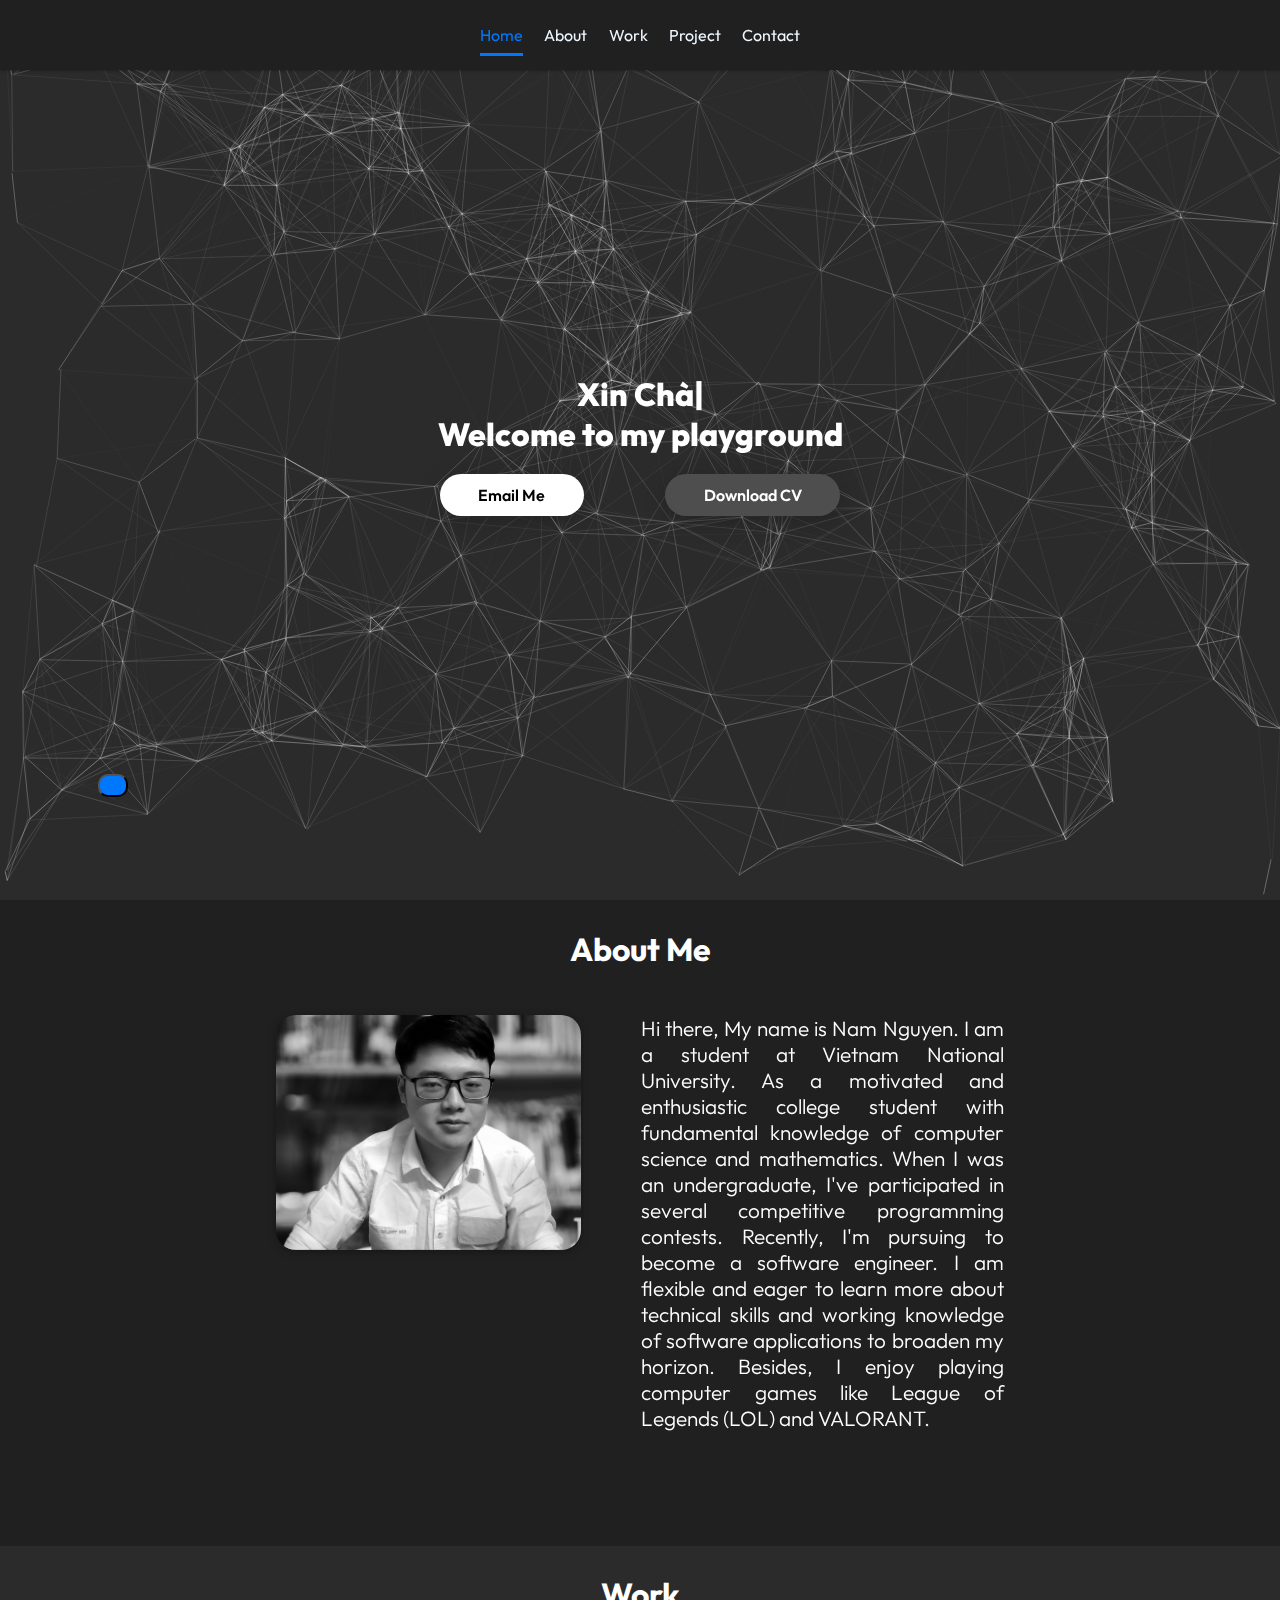
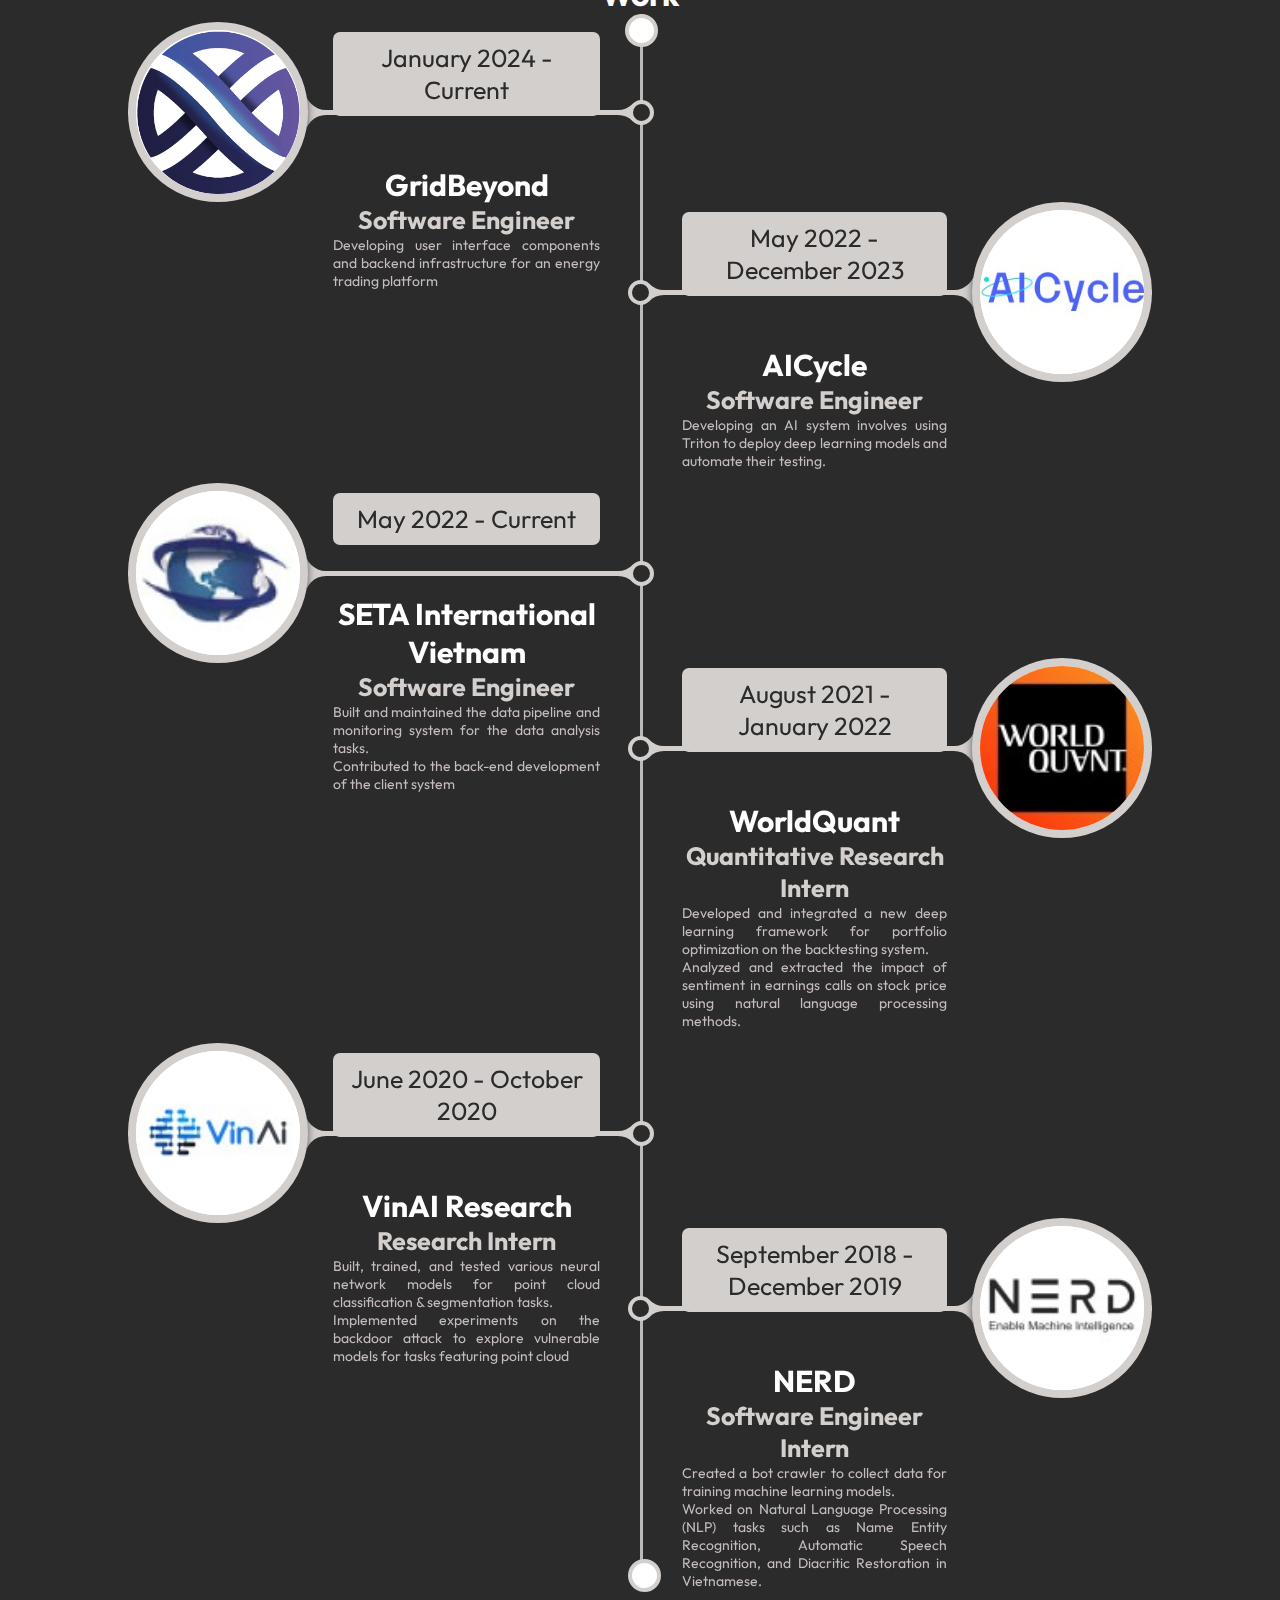
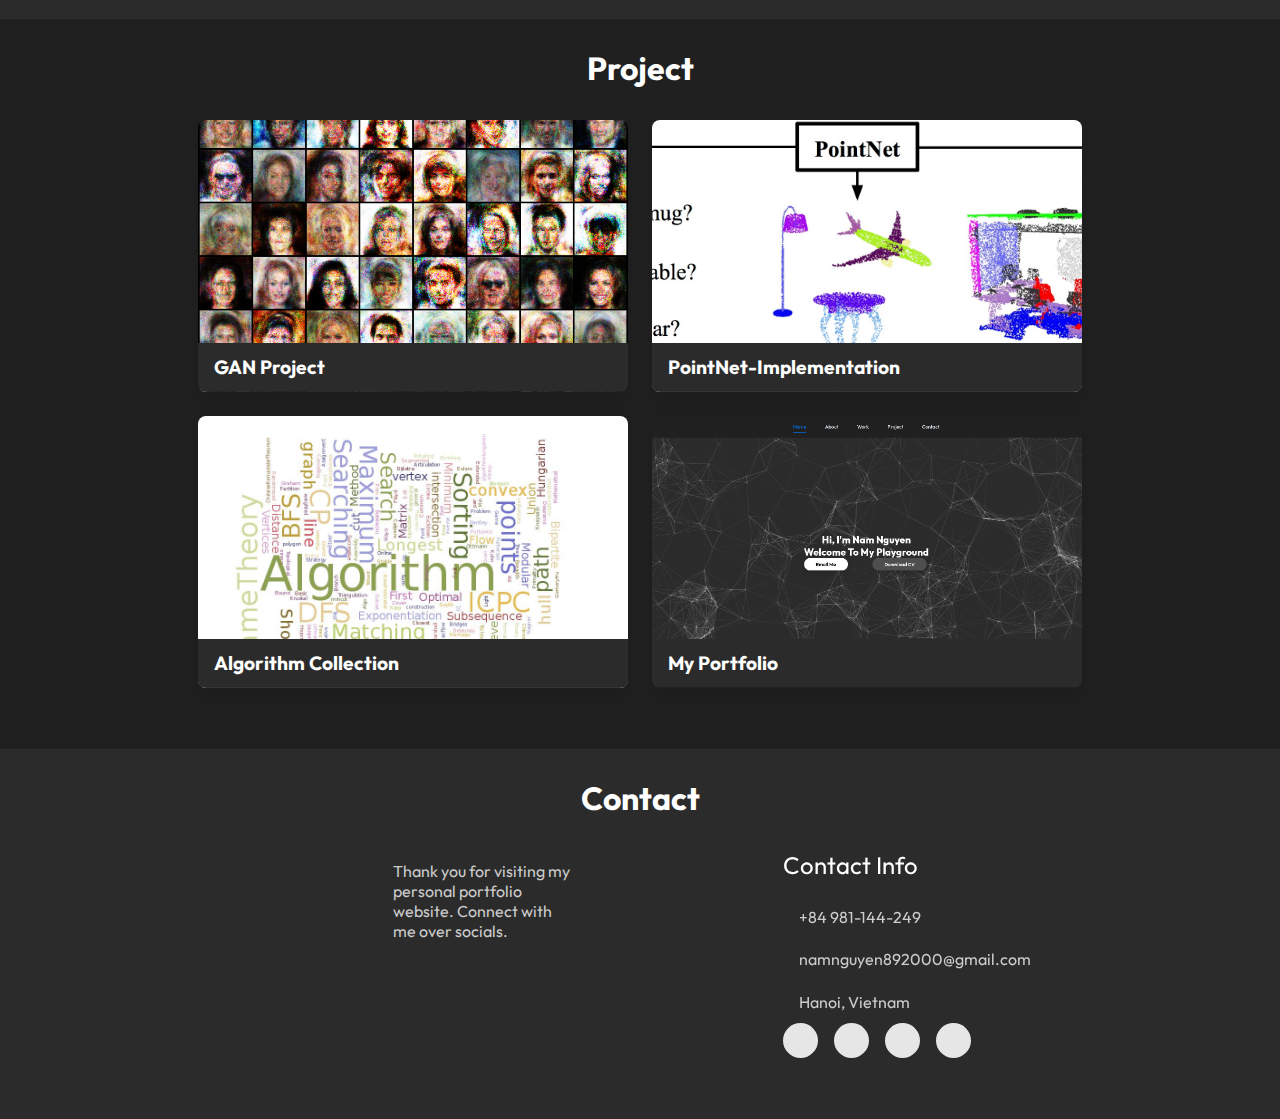
==== index.html @ 4f26535b "Add audio" ====
<!DOCTYPE html>
<html lang="en">
  <head>
    <!-- Google tag (gtag.js) -->
    <script async src="https://www.googletagmanager.com/gtag/js?id=G-E2NHTRMLWG"></script>
    <script>
        window.dataLayer = window.dataLayer || [];
        function gtag() { dataLayer.push(arguments); }
        gtag('js', new Date());

        gtag('config', 'G-E2NHTRMLWG');
    </script>
    <meta charset="UTF-8" />
    <meta http-equiv="X-UA-Compatible" content="IE=edge" />
    <meta name="viewport" content="width=device-width, initial-scale=1.0" />
    <meta name="keyword" content="Nam Nguyen" />
    <meta name="author" content="Nam Nguyen" />
    <meta name="description" content="Portfolio Nam Nguyen" />
    <title>Portfolio | Nam Nguyen</title>

    <!--? font -->
    <link href="https://fonts.googleapis.com/css2?family=Outfit:wght@100;200;300;500;600;700;800;900&display=swap" rel="stylesheet" />

    <!--? Font Awesome -->
    <link rel="stylesheet" href="https://cdnjs.cloudflare.com/ajax/libs/font-awesome/5.15.3/css/all.min.css" integrity="sha512-iBBXm8fW90+nuLcSKlbmrPcLa0OT92xO1BIsZ+ywDWZCvqsWgccV3gFoRBv0z+8dLJgyAHIhR35VZc2oM/gI1w==" crossorigin="anonymous" referrerpolicy="no-referrer" />

    <!--? Main CSS -->
    <link rel="stylesheet" href="assets/css/style.css" />

    <!--? Favicon -->
    <link id="favicon" rel="shortcut icon" href="./assets/img/foto/nam.png" type="image/x-png" />
  </head>
  <body class="hidden">
    <!--?======================== Preloader start ========================= -->
    <div class="preloader" id="preloader">
      <div class="loading">
        <svg xmlns="http://www.w3.org/2000/svg" xmlns:xlink="http://www.w3.org/1999/xlink" width="5.997cm" height="3.492cm">
          <image
            x="0px"
            y="0px"
            width="170px"
            height="99px"
            xlink:href="[data-uri]"
          />
        </svg>
      </div>
    </div>
    <!--?======================== Preloader end ========================= -->

    <!--?======================== Navbar start ========================= -->
    <nav class="navbar">
      <ul>
        <li><a class="active" href="#home">Home</a></li>
        <li><a href="#about">About</a></li>
        <li><a href="#work">Work</a></li>
        <li><a href="#project">Project</a></li>
        <li><a href="#contact">Contact</a></li>
      </ul>

      <div class="menu-toggle">
        <input type="checkbox" />
        <span></span>
        <span></span>
        <span></span>
      </div>
    </nav>
    <!--?======================== Navbar end ========================= -->

    <!--?======================== Home start ========================= -->
    <section class="home" id="home">
        <!-- <div id="particles-js"></div> -->
        <!-- audio file -->
        <audio autoplay id="myVideo" autoloop muted>
          <source src="./assets/audio/audio.mp3" type="audio/mp3">
        </audio>
        <div class="content">
          <button id="myBtn" onclick="myFunction()"><i class="fas fa-volume-mute"></i></button>
        </div>
        <div id="particles-js" style="position: fixed; width: 100%; height: 100%;"></div>
        <div class="test">
            <h2 >
               <span class="typing-text"></span><span>|</span>
            </h2>
            <h2>
                Welcome to my playground
            </h2>
            <div class="new">
                <a href="mailto:namnguyen892000@gmail.com" class="email"><span>Email Me</span>
                    <i class=""></i>
                </a>
                <a href="assets/Resume.pdf" class="cv"><span>Download CV </span>
                    <i class=""></i>
                </a>
            </div>
        </div>
    </section>
    <!--?======================== Home end ========================= -->

    <!--?======================== About start ========================= -->
    <section class="about" id="about">
      <!--? about me start -->
      <h2 class="heading"><i class="fas fa-user-alt"></i> About Me</h2>
      <div class="about-me">
        <div class="foto">
          <img data-tilt src="./assets/img/profile/nam.png" alt="Nam Nguyen" />
        </div>
        <div class="about-desc">
          <p>Hi there, My name is Nam Nguyen.
            I am a student at Vietnam National University.
            As a motivated and enthusiastic college student with fundamental knowledge of computer science and mathematics.
            When I was an undergraduate, I've participated in several competitive programming contests.
            Recently, I'm pursuing to become a software engineer.
            I am flexible and eager to learn more about technical skills and working knowledge of software applications to broaden my horizon.
            Besides, I enjoy playing computer games like League of Legends (LOL) and VALORANT.
          </p>
        </div>
      </div>
      <!--? about me end -->
    </section>
    <!--?======================== About end ========================= -->

    <!--?======================== Work start ========================= -->
    <section class="work" id="work">
        <h2 class="heading"><i class="fas fa-briefcase"></i> Work</h2>
        <div class="container py-5">
            <div class="row">
                <div class="col-md-12">
                    <div class="main-timeline">
                        <div class="timeline">
                        <div class="timeline-content">
                            <div class="circle"><span class="homebox">
                                      <img src="assets/img/company_logo/favicon.png" class="img">
                                  </span></div>
                              <div class="content">
                                  <span class="year">January 2024 - Current</span>
                                  <h2 class="company h2">GridBeyond</h2>
                                  <h3 class="title h4">Software Engineer</h3>
                                  <p class="description">
                                    Developing user interface components and backend infrastructure for an energy trading platform<br>
                                  </p>
                                  <div class="icon"><span></span></div>
                            </div>
                          </div>
                      </div>
                        <div class="timeline">
                            <div class="timeline-content">
                                <div class="circle"><span class="homebox">
                                        <img src="assets/img/company_logo/aicycle.jpeg" class="img">
                                    </span></div>
                                <div class="content">
                                    <span class="year">May 2022 - December 2023</span>
                                    <h2 class="company h2">AICycle</h2>
                                    <h3 class="title h4">Software Engineer</h3>
                                    <p class="description">
                                        Developing an AI system involves using Triton to deploy deep learning models and automate their testing.<br>
                                    </p>
                                    <div class="icon"><span></span></div>
                                </div>
                            </div>
                        </div>
                        <div class="timeline">
                            <div class="timeline-content">
                                <div class="circle"><span class="homebox">
                                        <img src="assets/img/company_logo/seta.jpeg" class="img">
                                    </span></div>
                                <div class="content">
                                    <span class="year">May 2022 - Current</span>
                                    <h2 class="company h2">SETA International Vietnam</h2>
                                    <h3 class="title h4">Software Engineer</h3>
                                    <p class="description">
                                        Built and maintained the data pipeline and monitoring system for the data analysis tasks.<br>
                                        Contributed to the back-end development of the client system
                                    </p>
                                    <div class="icon"><span></span></div>
                                </div>
                            </div>
                        </div>
                        <div class="timeline">
                            <div class="timeline-content">
                                <div class="circle"><span class="homebox"><img src="assets/img/company_logo/worldquant.jpeg"
                                            class="img" /></span></div>
                                <div class="content">
                                    <span class="year">August 2021 - January 2022</span>
                                    <h2 class="company h2">WorldQuant</h2>
                                    <h3 class="title h4">Quantitative Research Intern</h3>
                                    <p class="description">
                                        Developed and integrated a new deep learning framework for portfolio optimization on the backtesting system.<br>
                                        Analyzed and extracted the impact of sentiment in earnings calls on stock price using natural language processing
                                        methods.
                                    </p>
                                    <div class="icon"><span></span></div>
                                </div>
                            </div>
                        </div>
                        <div class="timeline">
                            <div class="timeline-content">
                                <div class="circle"><span class="homebox"><img src="assets/img/company_logo/vinai.jpeg"
                                            class="img"></span></div>
                                <div class="content">
                                    <span class="year">June 2020 - October 2020</span>
                                    <h2 class="company h2">VinAI Research</h2>
                                    <h3 class="title h4">Research Intern</h3>
                                    <p class="description">
                                        Built, trained, and tested various neural network models for point cloud classification & segmentation tasks.<br>
                                        Implemented experiments on the backdoor attack to explore vulnerable models for tasks featuring point cloud
                                    </p>
                                    <div class="icon"><span></span></div>
                                </div>
                            </div>
                        </div>
                        <div class="timeline">
                            <div class="timeline-content">
                                <div class="circle"><span class="homebox"><img src="assets/img/company_logo/nerd.jpeg"
                                            class="img"></span></div>
                                <div class="content">
                                    <span class="year">September 2018 - December 2019</span>
                                    <h2 class="company h2">NERD</h2>
                                    <h3 class="title h4">Software Engineer Intern</h3>
                                    <p class="description">
                                        Created a bot crawler to collect data for training machine learning models.<br>
                                        Worked on Natural Language Processing (NLP) tasks such as Name Entity Recognition, Automatic Speech Recognition, and
                                        Diacritic Restoration in Vietnamese.
                                    </p>
                                    <div class="icon"><span></span></div>
                                </div>
                            </div>
                        </div>
                    </div>
                </div>
            </div>
        </div>
    </section>
    <!--?======================== Work end ========================= -->

    <!--?======================== Skills start ========================= -->
    <!-- <section class="skills" id="skills">
      <h2 class="heading"><i class="fas fa-laptop-code"></i> My Skills</h2>
    </section> -->
    <!--?======================== Skills end ========================= -->

    <!--?======================== Project start ========================= -->
    <section class="project" id="project">
      <h2 class="heading"><i class="fas fa-laptop-code"></i> Project </h2>
      <div class="box-container">
        <!--? GAN Project -->
        <div class="box">
          <img draggable="false" src="assets/img/project/gan.png" alt="gan" />
          <div class="content">
            <div class="tag">
              <h3>GAN Project</h3>
            </div>
            <div class="desc">
              <p>Generative Adversarial Network Project</p>
              <p>Build with: <i class="fab fa-python"></i></p>
              <div class="btns">
                <a href="" class="btn view" target="_blank"><i class="fas fa-eye"></i> View</a>
                <a href="https://github.com/namhn89/gan-project" class="btn code" target="_blank">Code <i class="fas fa-code"></i></a>
              </div>
            </div>
          </div>
        </div>

        <!--? PointNet-Implementation -->
        <div class="box">
          <img draggable="false" src="assets/img/project/pointnet.jpg" alt="pointnet" />
          <div class="content">
            <div class="tag">
              <h3>PointNet-Implementation</h3>
            </div>
            <div class="desc">
              <p>Just simple implementation for PointNet</p>
              <p>Build with: <i class="fab fa-python"></i>
              <div class="btns">
                <a href="" class="btn view" target="_blank"><i class="fas fa-eye"></i> View</a>
                <a href="https://github.com/namhn89/PointNet-Implementation" class="btn code" target="_blank">Code <i class="fas fa-code"></i></a>
              </div>
            </div>
          </div>
        </div>

        <!--? My Algorithm Collection -->
        <div class="box">
          <img draggable="false" src="assets/img/project/algorithm.jpg" alt="my-algorithm" />
          <div class="content">
            <div class="tag">
              <h3>Algorithm Collection</h3>
            </div>
            <div class="desc">
              <p>Interview preparation materials and competitive programming competitions</p>
              <p>Build with: <i class="fab fa-python"></i>, <i class="fab fa-java"></i></p>
              <div class="btns">
                <a href="" class="btn view" target="_blank"><i class="fas fa-eye"></i> View</a>
                <a href="https://github.com/namhn89/algorithm" class="btn code" target="_blank">Code <i class="fas fa-code"></i></a>
              </div>
            </div>
          </div>
        </div>

        <!--? My Portfolio -->
        <div class="box">
            <img draggable="false" src="assets/img/project/portfolio.png" alt="my-portfolio" />
            <div class="content">
            <div class="tag">
                <h3>My Portfolio</h3>
            </div>
            <div class="desc">
                <p>Personal Portfolio</p>
                <p>Build with: <i class="fab fa-html5"></i>, <i class="fab fa-css3-alt"></i>, <i class="fab fa-js-square"></i></p>
                <div class="btns">
                <a href="https://namhn89.github.io/" class="btn view" target="_blank"><i class="fas fa-eye"></i> View</a>
                <a href="https://github.com/namhn89/namhn89.github.io" class="btn code" target="_blank">Code <i class="fas fa-code"></i></a>
                </div>
            </div>
            </div>
        </div>

      </div>
    </section>
    <!--?======================== Project end ========================= -->

    <!--?======================== Footer start ========================= -->
    <section class="contact" id="contact">
        <h2 class="heading"><i class="fas fa-address-card"></i> Contact </h2>
        <footer class="footer">
            <div class="box-container">
                <div class="box">
                <p>Thank you for visiting my personal portfolio website. Connect with me over socials. <br /></p>
                </div>

                <div class="box right">
                <h3>contact info</h3>
                <p><i class="fas fa-phone"></i>+84 981-144-249</p>
                <p><i class="fas fa-envelope"></i>namnguyen892000@gmail.com</p>
                <p><i class="fas fa-map-marked-alt"></i>Hanoi, Vietnam</p>
                <div class="share">
                    <a href="https://www.linkedin.com/in/namhn89/" class="fab fa-linkedin" aria-label="linkedin" target="_blank"></a>
                    <a href="https://github.com/namhn89" class="fab fa-github" aria-label="GitHub" target="_blank"></a>
                    <a href="https://join.skype.com/invite/WliTki5BC9ek" class="fab fa-skype" aria-label="Skype" target="_blank"></a>
                    <a href="mailto:namnguyen892000@gmail.com" class="fas fa-envelope" aria-label="Mail" target="_blank"></a>
                </div>
                </div>
            </div>
        </footer>
    </section>
    <!--?======================== Footer end ========================= -->

    <!--?======================== Scroll Up ========================= -->
    <a href="#home" aria-label="ScrollTop" class="fas fa-arrow-up" id="scroll-top"></a>
    <!-- <a class="fas fa-volume-off" id="play-music"></a> -->
    <!--?======================== Scroll Up ========================= -->

    <!--? jQuery CDN -->
    <script src="https://code.jquery.com/jquery-3.6.0.min.js" integrity="sha256-/xUj+3OJU5yExlq6GSYGSHk7tPXikynS7ogEvDej/m4=" crossorigin="anonymous"></script>

    <!--? particle.js -->
    <script src="./assets/js/particles.min.js"></script>
    <script src="./assets/js/app.js"></script>

    <!--? Tilt-Vannila.js -->
    <script src="./assets/js/vanilla-tilt.min.js"></script>

    <!--? Main JavaScript -->
    <script src="./assets/js/script.js"></script>
  </body>
</html>
---- assets/css/style.css ----
* {
  margin: 0;
  padding: 0;
  box-sizing: border-box;
  text-transform: capitalize;
  text-decoration: none;
  outline: none;
  transition: all 0.3s;
}
body {
  font-family: "Outfit", sans-serif;
  overflow-x: hidden;
}
body.hidden {
  overflow: hidden;
}

section {
  padding: 1.8rem 18%;
}

section:nth-child(odd) {
  background-color: #2b2b2b;
}
section:nth-child(even) {
  background-color: #202020;
}

.heading {
  color: white;
  font-size: 2rem;
  text-align: center;
}

html::-webkit-scrollbar {
  width: 0.6rem;
}
html::-webkit-scrollbar-track {
  background: #202020;
}
html::-webkit-scrollbar-thumb {
  border-radius: 5px;
  background: rgba(17, 119, 255, 0.5);
}
html::-webkit-scrollbar-thumb:hover {
  border-radius: 5px;
  background: #0077ff;
}

/*?======================== Preloader start ========================= */
.preloader {
  background-color: #202020;
  height: 100vh;
  width: 100%;
  position: fixed;
  display: flex;
  justify-content: center;
  align-items: center;
  z-index: 9999;
}
.preloader.hidden {
  transition: 1s;
  opacity: 0;
  transform: scale(2.5);
  visibility: hidden;
}
.preloader .loading {
  transform: scale(0.5);
}
.preloader .loading svg {
  width: 12em;
  height: 12em;
  animation: spinner 1.5s linear infinite;
}

@keyframes spinner {
  100% {
    transform: rotate(360deg);
  }
}

/*?======================== Preloader end ========================= */

/*?======================== Navbar start =========================*/
nav {
  background-color: #202020;
  display: flex;
  width: 100%;
  justify-content: space-around;
  padding: 10px 0;
  box-shadow: 0px 0px 3px rgba(0, 0, 0, 0.5);
  position: fixed;
  z-index: 100;
}
a.logo {
  display: flex;
  text-decoration: none;
  margin-top: 5px;
}
nav .logo img {
  border-radius: 50%;
  box-shadow: 0px 0px 2px #444;
}
nav .logo h4 {
  color: white;
  padding-left: 10px;
  line-height: 41px;
}

nav ul {
  display: flex;
  list-style: none;
  width: 25%;
  justify-content: space-between;
  line-height: 50px;
}
nav ul li a {
  text-decoration: none;
  color: aliceblue;
  transition: 0.2s;
}
nav ul li a.active,
nav ul li a:hover {
  color: #0077ff;
  border-bottom: 0.2rem solid #0077ff;
  padding: 0.5rem 0;
}

.menu-toggle {
  margin-top: 10px;
  display: none;
  flex-direction: column;
  height: 20px;
  justify-content: space-between;
  position: relative;
}
.menu-toggle input {
  width: 28px;
  height: 28px;
  position: absolute;
  opacity: 0;
  cursor: pointer;
  z-index: 2;
}

.menu-toggle span {
  display: block;
  width: 28px;
  height: 4px;
  background-color: white;
  border-radius: 1px;
  transition: 0.5s;
}

/*? hamburger menu animation */
.menu-toggle span:nth-child(2) {
  transform-origin: 0 0;
}
.menu-toggle span:nth-child(4) {
  transform-origin: 0 100%;
}
.menu-toggle input:checked ~ span:nth-child(2) {
  transform: rotate(45deg) translate(-1px, -1px);
}
.menu-toggle input:checked ~ span:nth-child(4) {
  transform: rotate(-45deg) translate(-1px, 0);
}
.menu-toggle input:checked ~ span:nth-child(3) {
  opacity: 0;
  transform: scale(0);
}

/*? responsive*/

@media screen and (max-width: 968px) {
  nav {
    bottom: 0;
    box-shadow: 0px 0px 5px rgba(0, 0, 0, 0.5);
  }
  ul li {
    width: 50%;
    text-align: center;
  }
  nav ul {
    position: absolute;
    right: 0;
    top: 0;
    width: 100%;
    height: 30vh;
    flex-direction: row;
    flex-wrap: wrap;
    align-items: center;
    background-color: #202020;
    z-index: -999;
    transform: translateY(30%);
    opacity: 0;
    transition: transform 0.2s linear, opacity 0.3s linear;
    border-radius: 20px;
    box-shadow: 0 0 5px#202020;
  }

  .menu-toggle {
    display: flex;
    margin-top: 15px;
  }
  nav ul.slide {
    transform: translateY(-90%);
    opacity: 1;
  }
}
/*?======================== Navbar end =========================*/

/*?======================== Home Start =========================*/
.home {
  min-height: 100vh;
  padding: 5rem 16%;
  position: relative;
  display: flex;
  flex-wrap: wrap;
  align-items: center;
}
.home #particles-js {
  position: absolute;
  top: 0;
  left: 0;
  height: 100%;
  width: 100%;
}
.home div.foto {
  flex: 1 1 40rem;
  z-index: 1;
}
.home div.foto img {
  width: 35%;
  margin-left: 33rem;
  margin-top: 4rem;
  border-radius: 50%;
  cursor: pointer;
  box-shadow: 0 2px 8px rgba(0, 0, 0, 0.3);
}
.home div.foto img:hover {
  box-shadow: 0 5px 15px rgba(0, 0, 0, 0.5);
}
.home div.test {
  display: flex;
  flex-direction: column;
  align-items: center;
  position: absolute;
  left: 50%;
  transform: translate(-50%, 0);
}
/* .home div.test h2 span.typing-text {
  text-align: center;
  color: white;
  line-break: strict;
  font-weight: 800;
  font-size: 2rem;
  text-transform: none;
} */
.home div.test h2 {
  text-align: center;
  line-break: strict;
  color: white;
  font-weight: 800;
  font-size: 2rem;
  text-transform: none;
}
.h
.home div.test p {
  position: absolute;
  color: white;
  top: -10px;
  font-size: 1.5rem;
  margin-top: -12rem;
  text-align: center;
}
.home div.new {
    padding-top: 10px;
    width: 400px;
    margin: 10px;
    align-items: center;
    justify-content: space-between;
    display: flex;
}

@media only screen and (max-width: 420px)  {
  .home div.new {
    flex-direction: column;
    gap: 0.8rem;
  }
  .home div.test h2 {
    font-size: 1.4rem;
  }
  .home div.new {
    width: 300px;
  }
}

.home div.new p span {
  color: #0077ff;
}

.home div.new a {
  font-weight: 600;
  line-height: 0;
  padding: 1.3rem 2.4rem;
  border-radius: 5em;
  transition: transform 0.3s, background 0.3s, color 0s;
  box-shadow: 0px 5px 18px rgba(32, 32, 32, 0.6);
}

.home div.new a span {
  font-size: 1rem;
}

.home div.new a.email {
  color: black;
  background: white;
}

.home div.new a.cv {
  color: #fff;
  background: #4e4e4e;
}

.home div.new a:hover {
  transform: scale(1.1);
  color: white;
  background: #0077ff;
}

/*? responsive*/

@media screen and (max-width: 968px) {
  .home div.foto img {
    width: 50%;
    margin-top: 2rem;
    margin-left: 20%;
    margin-bottom: -10rem;
  }
  .home div.content {
    margin-top: 30rem;
    margin-left: 30%;
  }
  .home div.content h2 {
    text-align: center;
    font-size: 2rem;
  }
  .home div.content p {
    margin-top: -15rem;
    margin-left: -2rem;
    font-size: 1rem;
  }
  .home div.content a {
    margin-left: -3rem;
    margin-top: -13rem;
    padding: 1rem;
  }
  .home div.content a.cv {
    margin-left: 6rem;
  }
}

@media screen and (max-width: 568px) {
  .home {
    height: 10vh;
  }
  .home div.foto img {
    width: 80%;
    margin: 0rem 10% -10rem;
  }
  .home div.content {
    margin-left: 20%;
    margin-top: 30rem;
    margin-bottom: -10rem;
  }
  .home div.content h2 {
    font-size: 2rem;
  }
  .home div.content p {
    margin-top: -15rem;
    font-size: 0.9rem;
  }
  .home div.content a {
    margin-top: -13rem;
    padding: 1rem;
  }
  .home div.content a.cv {
    margin-left: 30%;
  }
}

/*?======================== Home end =========================*/

/*?======================== About start =========================*/
section.about {
  /* min-height: auto; */
  min-height: 60vh;
}
.about div.about-me {
  display: flex;
  flex-wrap: wrap;
  position: relative;
  padding: 1rem;
}
.about div.about-me div.foto {
  flex: 2 1 10rem;
  z-index: 1;
  text-align: center;
  padding: 30px;
}
.about div.about-me div.foto img {
  width: 100%;
  border-radius: 20px;
  margin-top: 0;
  filter: grayscale(100);
  cursor: pointer;
  box-shadow: 0 2px 8px rgba(0, 0, 0, 0.3);
}
.about div.about-me div.foto img:hover {
  filter: none;
  box-shadow: 0 5px 15px rgba(0, 0, 0, 0.5);
}
.about div.about-me div.about-desc {
  flex: 1 1 20rem;
  z-index: 1;
  padding: 30px;
  margin-bottom: 40px;
}

.main-timeline .timeline:first-child:before, .main-timeline .timeline:last-child:before {
  right: -17.5px !important;
}

.about div.about-me div.about-desc p {
  color: white;
  font-size: 1.3rem;
  font-weight: 300;
  text-transform: none;
  text-align: justify;
  /* width: 60%; */
  /* right: 0; */
}
.about div.about-me div.about-desc a {
  color: black;
  background-color: white;
  font-weight: 600;
  position: absolute;
  margin-top: 1rem;
  position: absolute;
  line-height: 0;
  padding: 1rem 1.8rem;
  border-radius: 0.5em;
  transition: background-color 0.3s;
  box-shadow: 0px 5px 18px rgba(43, 43, 43, 0.6);
}
.about div.about-me div.about-desc a i {
  transition: color 0s, transform 0.3s;
}
.about div.about-me div.about-desc a:hover i {
  transform: translateX(5px);
}
.about div.about-me div.about-desc a:hover {
  color: white;
  background: #0077ff;
}

/*? responsive */
@media screen and (max-width: 968px) {
  .about div.about-me {
    display: inline-block;
    flex-wrap: wrap;
  }
  .about div.about-me .foto {
    width: 50%;
    margin: -25px auto;
  }
  section.about {
    padding: 2rem 0;
  }
  .about div.about-me div.about-desc p {
    text-align: center;
  }
}
@media screen and (max-width: 568px) {
  .about div.about-me .foto {
    width: 100%;
    margin: -25px auto;
  }
}

/*?======================== About end =========================*/
/*?======================== Work start =========================*/
section.work {
    min-height: 80vh;
    padding: 1.8rem 10%;
}
.main-timeline {
    position: relative;
}

.main-timeline:before,
.main-timeline:after {
    content: "";
    display: block;
    width: 100%;
    clear: both;
}

.main-timeline:before {
    content: "";
    width: 3px;
    height: 100%;
    background: #bababa;
    position: absolute;
    top: 0;
    left: 50%;
}

.main-timeline .timeline {
    width: 50%;
    float: left;
    position: relative;
    z-index: 1;
}

.main-timeline .timeline:before,
.main-timeline .timeline:after {
    content: "";
    display: block;
    width: 100%;
    clear: both;
}

.main-timeline .timeline:first-child:before,
.main-timeline .timeline:last-child:before {
    content: "";
    width: 25px;
    height: 25px;
    border-radius: 50%;
    background: #fff;
    border: 4px solid rgba(211, 207, 205, 1);
    position: absolute;
    top: 0;
    right: -14px;
    z-index: 1;
}

.main-timeline .timeline:last-child:before {
    top: auto;
    bottom: 0;
}

.main-timeline .timeline:last-child:nth-child(even):before {
    right: auto;
    left: -12px;
    bottom: -2px;
}

.main-timeline .timeline-content {
    text-align: center;
    margin-top: 8px;
    position: relative;
    transition: all 0.3s ease 0s;
}

.main-timeline .timeline-content:before {
    content: "";
    width: 100%;
    height: 5px;
    background: rgba(211, 207, 205, 1);
    position: absolute;
    top: 88px;
    left: 0;
    z-index: -1;
}

.main-timeline .circle {
    width: 180px;
    height: 180px;
    border-radius: 50%;
    background: #fff;
    border: 8px solid rgba(211, 207, 205, 1);
    float: left;
    margin-right: 25px;
    position: relative;
}

.main-timeline .circle:before {
    content: "";
    width: 26px;
    height: 30px;
    background: rgba(211, 207, 205, 1);
    margin: auto;
    position: absolute;
    top: 0;
    right: -33px;
    bottom: 0;
    z-index: -1;
    box-shadow: inset 7px 0 9px -7px #444;
}

.main-timeline .circle span {
    display: block;
    width: 100%;
    height: 100%;
    border-radius: 50%;
    line-height: 268px;
    font-size: 80px;
    color: #454344;
}

.main-timeline .circle span:before,
.main-timeline .circle span:after {
    content: "";
    width: 28px;
    height: 50px;
    background: #2b2b2b;
    border-radius: 0 0 0 21px;
    margin: auto;
    position: absolute;
    top: -54px;
    right: -33px;
    bottom: 0;
    z-index: -1;
}

.main-timeline .circle span:after {
    border-radius: 21px 0 0 0;
    top: 0;
    bottom: -56px;
}

.main-timeline .circle .img {
    vertical-align: initial;
    border-radius: 50%;
    width: 100%;
    height: auto;
}

.main-timeline .content {
    display: table;
    padding-right: 40px;
    position: relative;
}

.main-timeline .year {
    display: block;
    padding: 10px;
    margin: 10px 0 50px 0;
    background: rgba(211, 207, 205, 1);
    border-radius: 7px;
    font-size: 25px;
    color: #2b2b2b;
}

.main-timeline .company {
    font-size: 30px;
    font-weight: bold;
    color: #fff;
    margin-top: 0;
    
}

.main-timeline .title {
    font-size: 25px;
    font-weight: bold;
    color: rgba(211, 207, 205, 1);
    margin-top: 0;
}

.main-timeline .description {
    font-size: 14px;
    color: rgb(197, 188, 188);
    text-align: justify;
    text-transform: none;
}

.main-timeline .icon {
    width: 25px;
    height: 25px;
    border-radius: 50%;
    background: #2b2b2b;
    border: 4px solid rgba(211, 207, 205, 1);
    position: absolute;
    top: 78px;
    right: -14px;
}

.main-timeline .icon:before {
    content: "";
    width: 15px;
    height: 25px;
    background: rgba(211, 207, 205, 1);
    margin: auto;
    position: absolute;
    top: -1px;
    left: -15px;
    bottom: 0;
    z-index: -1;
}

.main-timeline .icon span:before,
.main-timeline .icon span:after {
    content: "";
    width: 21px;
    height: 25px;
    background: #2b2b2b;
    border-radius: 0 0 21px 0;
    margin: auto;
    position: absolute;
    top: -30px;
    left: -15px;
    bottom: 0;
    z-index: -1;
}

.main-timeline .icon span:after {
    border-radius: 0 21px 0 0;
    top: 0;
    left: -15px;
    bottom: -30px;
}

.main-timeline .timeline:nth-child(2n) .timeline-content,
.main-timeline .timeline:nth-child(2n) .circle {
    float: right;
}

.main-timeline .timeline:nth-child(2n) .circle {
    margin: 0 0 0 25px;
}

.main-timeline .timeline:nth-child(2n) .circle:before {
    right: auto;
    left: -33px;
    box-shadow: -7px 0 9px -7px #444 inset;
}

.main-timeline .timeline:nth-child(2n) .circle span:before,
.main-timeline .timeline:nth-child(2n) .circle span:after {
    right: auto;
    left: -33px;
    border-radius: 0 0 21px 0;
}

.main-timeline .timeline:nth-child(2n) .circle span:after {
    border-radius: 0 21px 0 0;
}

.main-timeline .timeline:nth-child(2n) .content {
    padding: 0 0 0 40px;
    margin-left: 2px;
}

.main-timeline .timeline:nth-child(2n) .icon {
    right: auto;
    left: -14px;
}

.main-timeline .timeline:nth-child(2n) .icon:before,
.main-timeline .timeline:nth-child(2n) .icon span:before,
.main-timeline .timeline:nth-child(2n) .icon span:after {
    left: auto;
    right: -15px;
}

.main-timeline .timeline:nth-child(2n) .icon span:before {
    border-radius: 0 0 0 21px;
}

.main-timeline .timeline:nth-child(2n) .icon span:after {
    border-radius: 21px 0 0 0;
}

.main-timeline .timeline:nth-child(2) {
    margin-top: 180px;
}

.main-timeline .timeline:nth-child(odd) {
    margin: -175px 0 0 0;
}

.main-timeline .timeline:nth-child(even) {
    margin-bottom: 180px;
}

.main-timeline .timeline:first-child,
.main-timeline .timeline:last-child:nth-child(even) {
    margin: 0;
}

@media only screen and (max-width: 990px) {
    .main-timeline:before {
        left: 100%;
    }

    .main-timeline .timeline {
        width: 100%;
        float: none;
        margin-bottom: 20px !important;
    }

    .main-timeline .timeline:first-child:before,
    .main-timeline .timeline:last-child:before {
        left: auto !important;
        right: -13px !important;
    }

    .main-timeline .timeline:nth-child(2n) .circle {
        float: left;
        margin: 0 25px 0 0;
    }

    .main-timeline .timeline:nth-child(2n) .circle:before {
        right: -33px;
        left: auto;
        box-shadow: 7px 0 9px -7px #444 inset;
    }

    .main-timeline .timeline:nth-child(2n) .circle span:before,
    .main-timeline .timeline:nth-child(2n) .circle span:after {
        right: -33px;
        left: auto;
        border-radius: 0 0 0 21px;
    }

    .main-timeline .timeline:nth-child(2n) .circle span:after {
        border-radius: 21px 0 0 0;
    }

    .main-timeline .timeline:nth-child(2n) .content {
        padding: 0 40px 0 0;
        margin-left: 0;
    }

    .main-timeline .timeline:nth-child(2n) .icon {
        right: -14px;
        left: auto;
    }

    .main-timeline .timeline:nth-child(2n) .icon:before,
    .main-timeline .timeline:nth-child(2n) .icon span:before,
    .main-timeline .timeline:nth-child(2n) .icon span:after {
        left: -15px;
        right: auto;
    }

    .main-timeline .timeline:nth-child(2n) .icon span:before {
        border-radius: 0 0 21px 0;
    }

    .main-timeline .timeline:nth-child(2n) .icon span:after {
        border-radius: 0 21px 0 0;
    }

    .main-timeline .timeline:nth-child(2),
    .main-timeline .timeline:nth-child(odd),
    .main-timeline .timeline:nth-child(even) {
        margin: 0;
    }
}

@media only screen and (max-width: 480px) {
    .main-timeline:before {
        left: 0;
    }

    .main-timeline .timeline:first-child:before,
    .main-timeline .timeline:last-child:before {
        left: -12px !important;
        right: auto !important;
    }

    .main-timeline .circle,
    .main-timeline .timeline:nth-child(2n) .circle {
        width: 130px;
        height: 130px;
        float: none;
        margin: 0 auto;
    }

    .main-timeline .timeline-content:before {
        width: 99.5%;
        top: 68px;
        left: 0.5%;
    }

    .main-timeline .circle span {
        line-height: 115px;
        font-size: 60px;
    }

    .main-timeline .circle:before,
    .main-timeline .circle span:before,
    .main-timeline .circle span:after,
    .main-timeline .icon {
        display: none;
    }

    .main-timeline .content,
    .main-timeline .timeline:nth-child(2n) .content {
        padding: 0 10px;
    }

    .main-timeline .year {
        margin-bottom: 15px;
    }

    .main-timeline .description {
        text-align: center;
    }
}

/*?======================== Work end =========================*/

/*?======================== Skills start =========================*/
section.skills {
  min-height: 80vh;
  padding: 1.8rem 10%;
}

.skills .container {
  /* background: rgba(0, 0, 22, 0.4); */
  color: #fff;
  border-radius: 1rem;
  padding: 2rem;
  width: 90%;
  margin: auto;
  /* margin-top: 2rem; */
}
.skills .container .row {
  display: grid;
  grid-template-columns: repeat(5, 1fr);
  flex-wrap: wrap;
  gap: 1.8rem;
}
.skills .container .bar {
  margin-bottom: 15px;
  padding: 10px;
  border-radius: 1rem;
  /* box-shadow: 0 4px 10px rgba(0, 0, 0, 0.2); */
  background-color: rgb(32, 32, 32);
  filter: grayscale(100);
  transition: 0.2s;
}
.skills .container .bar:hover {
  filter: none;
  box-shadow: 0px 0px 7px #0077ff;
  background-color: rgba(0, 0, 0, 0.5);
}
.skills .container .bar .info {
  display: flex;
  flex-direction: column;
  align-items: center;
  /* gap: 1rem; */
  margin-top: 1rem;
}
.skills .container .bar .info img {
  width: 70px;
  height: 70px;
}
.skills .container .bar .info span {
  font-size: 1rem;
  font-weight: 500;
  /* margin-left: 0.5rem; */
}
/* skills media queries starts*/
@media screen and (max-width: 968px) {
  .skills .container .row {
    grid-template-columns: repeat(4, 1fr);
  }
}
@media screen and (max-width: 568px) {
  .skills .container {
    padding: 0;
    margin: 0;
  }
  .skills .container .row {
    grid-template-columns: repeat(2, 1fr);
    margin: 1rem;
    padding: 2rem 0.2rem 2rem 0.2rem;
    gap: 1rem;
  }
  .skills .container {
    margin-top: 5px;
    width: 100%;
  }
}

/*?======================== Skills end =========================*/

/*?======================== Project start =========================*/
/* work section starts */
section.project {
  padding: 1.8rem 13%;
  min-height: 70vh;
}

.project .heading span {
  color: rgb(255, 230, 0);
}
.project .box-container {
  display: grid;
  grid-template-columns: repeat(2, 1fr);
  /* flex-wrap: wrap; */
  gap: 1.5rem;
  margin: 2rem;
}
.project .box-container .box {
  flex: 1 1 17rem;
  border-radius: 0.5rem;
  box-shadow: 0 0.5rem 1rem rgba(0, 0, 0, 0.1);
  position: relative;
  overflow: hidden;
  /* width: 15rem; */
  height: 17rem;
}
.project .box-container .box img {
  height: 100%;
  width: 100%;
  object-fit: cover;
}
.project .box-container .box .content {
  height: 100%;
  width: 100%;
  position: absolute;
  top: 82%;
  left: 0;
  background: rgba(32, 32, 32, 0.9);
  display: flex;
  flex-direction: column;
}
.project .box-container .box .content .tag {
  display: flex;
  flex-direction: row;
  justify-content: space-between;
  align-items: center;
  height: 3rem;
  width: 100%;
  padding-left: 1rem;
  background: #2b2b2b;
}
.project .box-container .box .content .tag h3 {
  color: white;
  font-size: 1.2rem;
}
.project .box-container .box:hover .content {
  top: 15%;
}
.project .desc {
  margin: 1rem 1.5rem;
  display: flex;
  flex-direction: column;
  justify-content: center;
}
.project .desc p {
  text-transform: none;
  color: white;
  font-size: 1rem;
  margin-top: 0.5rem;
}
.project .desc .btns {
  display: flex;
  justify-content: space-between;
  width: 100%;
  margin-top: 1rem;
  padding: 0 1rem;
}
.project .desc .btns .btn {
  line-height: 0;
  display: inline;
  padding: 1rem 2rem;
  border-radius: 0.5rem;
  font-size: 1rem;
  color: #fff;
  background: rgb(16, 16, 16);
}
.project .desc .btns .btn.view:hover i {
  transform: translateX(-5px);
}
.project .desc .btns .btn.code:hover i {
  transform: translateX(5px);
}
.project .desc .btns .btn:hover {
  background: #0077ff;
}
.project .viewall {
  background-color: #4e4e4e;
  display: flex;
  height: 5rem;
  justify-content: space-evenly;
  border-radius: 0.5rem;
}
.project .viewall h2 {
  text-transform: none;
  color: white;
  line-height: 5rem;
}
.project .viewall div {
  margin-top: 2rem;
}
.project .viewall .btn {
  height: 3rem;
  margin-left: 1rem;
  position: relative;
  padding: 1rem 1rem;
  border-radius: 0.5em;
  transition: background-color 0.3s, color 0s;
  color: rgb(255, 255, 255);
  font-weight: 700;
  background-color: #2b2b2b;
}
.project .viewall .btn.email {
  background-color: white;
  color: black;
}
.project .viewall .btn.email i {
  transition: transform 0.3s, color 0s;
}

.project .viewall .btn.email:hover i {
  transform: translateX(-5px);
}
.project .viewall .btn span {
  font-weight: 600;
  font-size: 1rem;
}
.project .viewall .btn i {
  margin: 0 0.3rem;
  font-size: 1rem;
  /* transition: 0.3s; */
}
.project .viewall .btn:hover {
  background: #0077ff;
  color: white;
}
.project .viewall .btn:hover i {
  transform: translateX(5px);
}
@media screen and (max-width: 968px) {
  .project .viewall {
    position: relative;
    display: block;
    min-height: 150px;
  }
  .project .viewall h2 {
    font-size: 1.2rem;
    text-align: center;
  }
  .project .viewall .btn.more {
    position: absolute;
    left: 0rem;
    margin-left: 15%;
    bottom: 1.5rem;
  }
  .project .viewall .btn.email {
    position: absolute;
    right: 0rem;
    margin-right: 15%;
    bottom: 1.5rem;
  }
}
@media screen and (max-width: 568px) {
  section.project {
    padding: 1.8rem 2%;
  }
  .project .box-container {
    grid-template-columns: repeat(1, 1fr);
  }
  .project .desc .btns .btn {
    padding: 1rem 1rem;
  }
  .project .viewall .btn.more {
    position: absolute;
    left: 0rem;
    margin-left: 5%;
    bottom: 1.5rem;
  }
  .project .viewall .btn.email {
    position: absolute;
    right: 0rem;
    margin-right: 5%;
    bottom: 1.5rem;
  }
}

/*?======================== Project end =========================*/

/*?======================== Footer start =========================*/
.footer {
  min-height: auto;
  padding: 0rem 16%;
  background-color: #2b2b2b;
}
.footer .box-container {
  display: flex;
  justify-content: center;
  flex-wrap: wrap;
}
.footer .box-container .box {
  flex: 1 1 10rem;
  margin: 2rem;
}
.footer .box-container .box.right {
  position: relative;
  left: 9rem;
}
.footer .box-container .box h3 {
  font-size: 1.5rem;
  color: #fff;
  padding-bottom: 1rem;
  font-weight: normal;
}
.footer .box-container .box p {
  font-size: 1rem;
  color: #ccc;
  padding: 0.7rem 0;
  text-transform: none;
}
.footer .box-container .box p i {
  padding-right: 1rem;
  color: #0077ff;
}
/* .footer .box-container .box a {
  font-size: 0.5rem;
  color: rgb(238, 238, 238);
  padding: 0.3rem 0;
  display: block;
}
.footer .box-container .box a:hover {
  color: #0077ff;
} */
.footer .box-container .box .share {
  display: flex;
  flex-wrap: wrap;
  padding: 0rem 0;
}
.footer .box-container .box .share a {
  height: 2.2rem;
  width: 2.2rem;
  padding: 0.5rem;
  text-align: center;
  border-radius: 50%;
  font-size: 1rem;
  margin-right: 1rem;
  transition: 0.3s;
  background: rgb(230, 230, 230);
  color: #02094b;
  border: none;
}
.footer .box-container .box .share a:hover {
  background: transparent;
  transform: scale(0.9);
  border: 0.1rem solid rgb(180, 178, 178);
  color: #0077ff;
}
.footer .credit {
  padding: 1rem 0 1rem 0;
  text-align: center;
  font-size: 1rem;
  font-weight: 400;
  color: #fff;
  border-top: 0.1rem solid #fff3;
}
.footer .credit i {
  font-size: 0.9rem;
}
.footer .credit a {
  color: #0077ff;
}
.footer .fa {
  color: #e90606;
  margin: 0 0.3rem;
  font-size: 1.5rem;
  animation: pound 0.35s infinite alternate;
}
@-webkit-keyframes pound {
  to {
    transform: scale(1.1);
  }
}
@keyframes pound {
  to {
    transform: scale(1.1);
  }
}
@media screen and (max-width: 968px) {
  section.footer {
    min-height: 72vh;
  }
  .footer .box-container .box.right {
    left: 0;
  }
}
@media (max-width: 568px) {
  section.footer {
    padding: 1.8rem 0%;
    min-height: 72vh;
  }
  .footer .box-container .box h3 {
    margin-left: 10px;
  }
  .footer .box-container .box {
    margin: 1rem;
  }
  .footer .box-container .box p {
    padding: 0.7rem;
  }
}
/*?======================== Footer end =========================*/

/*? scroll top starts */
#scroll-top {
  position: fixed;
  top: -140%;
  right: 3rem;
  padding: 0.6rem 0.8rem;
  font-size: 1rem;
  background: #0077ff;
  color: white;
  border-radius: 10px;
  transition: 1s linear;
  z-index: 1;
}
#scroll-top.active {
  top: calc(100% - 7rem);
}

@media (max-width: 568px) {
  #scroll-top {
    top: 140%;
  }
}
/*? scroll top ends */

#myBtn {
  top: 86%;
  right: 90%;
  position: fixed;
  z-index: 1;
  font-size: 1rem;
  padding: 0.6rem 0.8rem;
  background: #0077ff;
  color: white;
  border-radius: 10px;
  transition: 1s linear;
  display: inline-block;
}

@media (max-width: 568px) {
  #myBtn {
    top: 86%;
    right: 90%;
  }
}
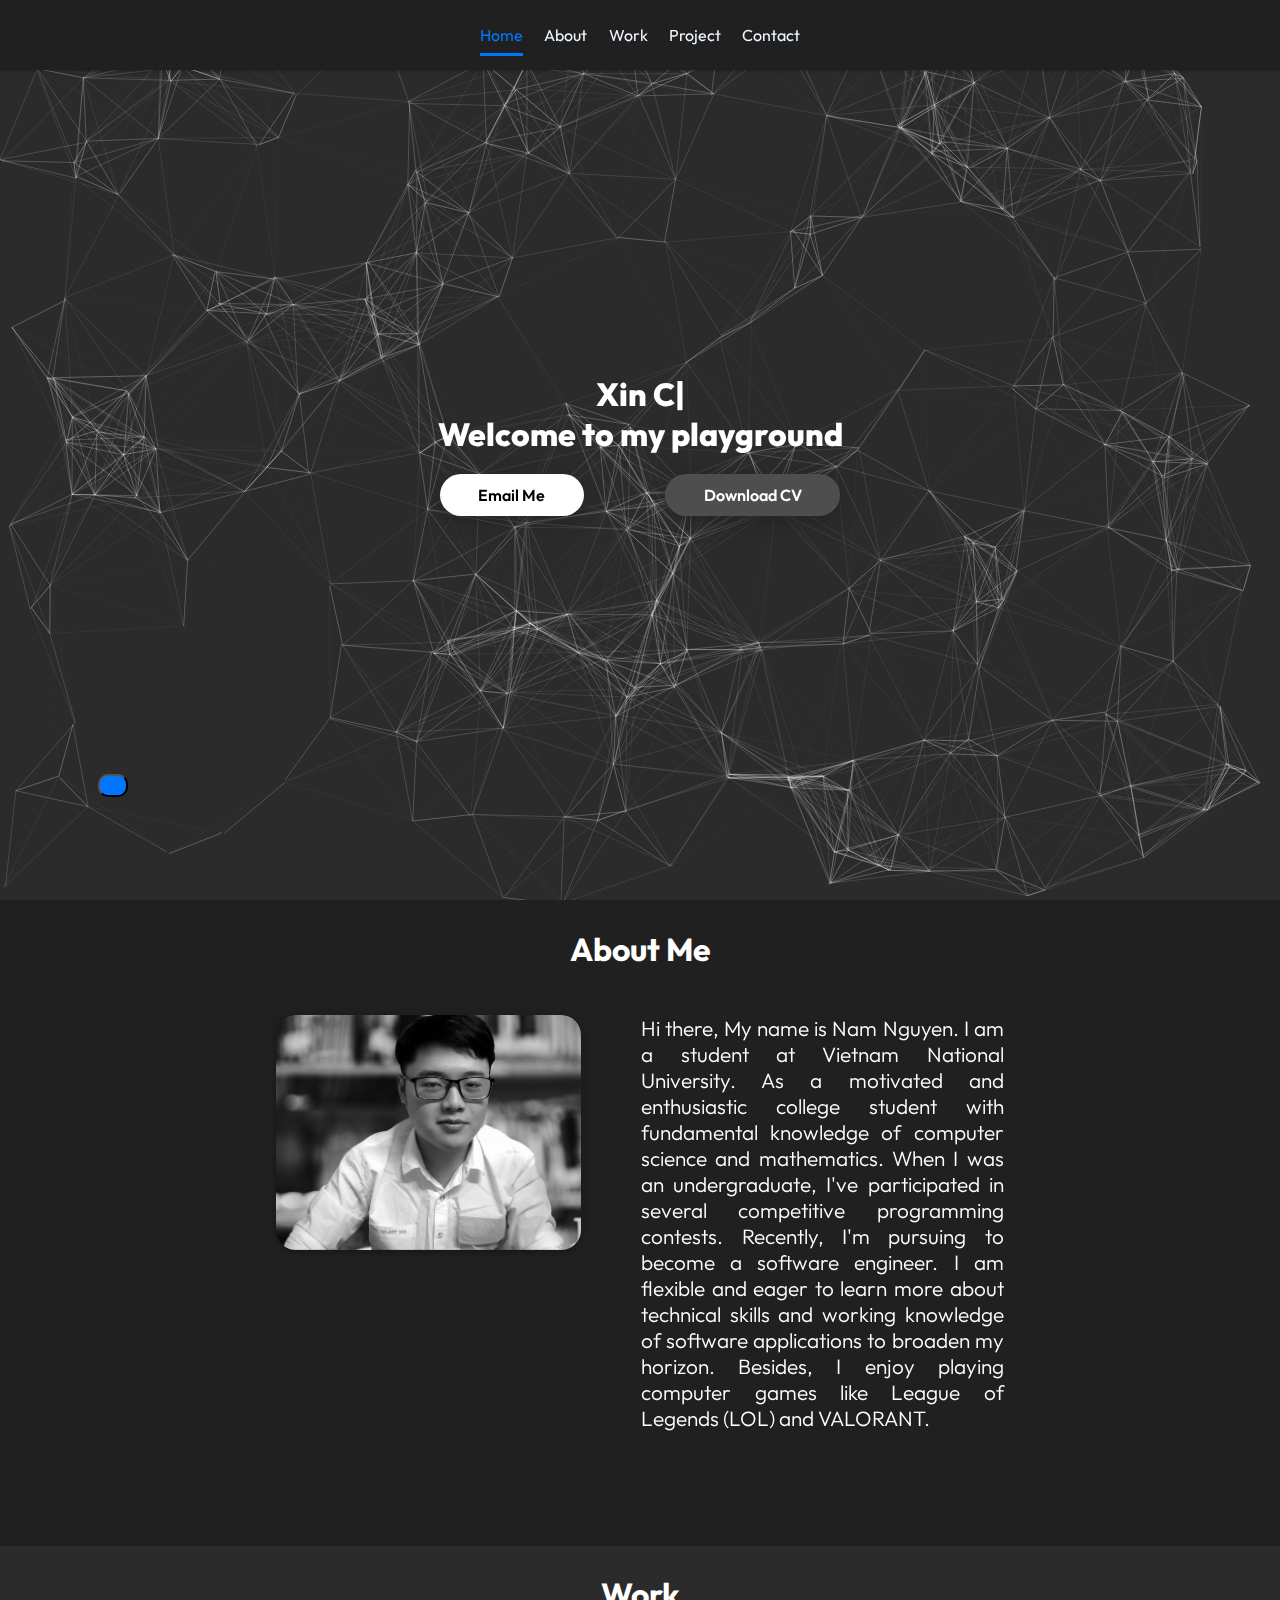
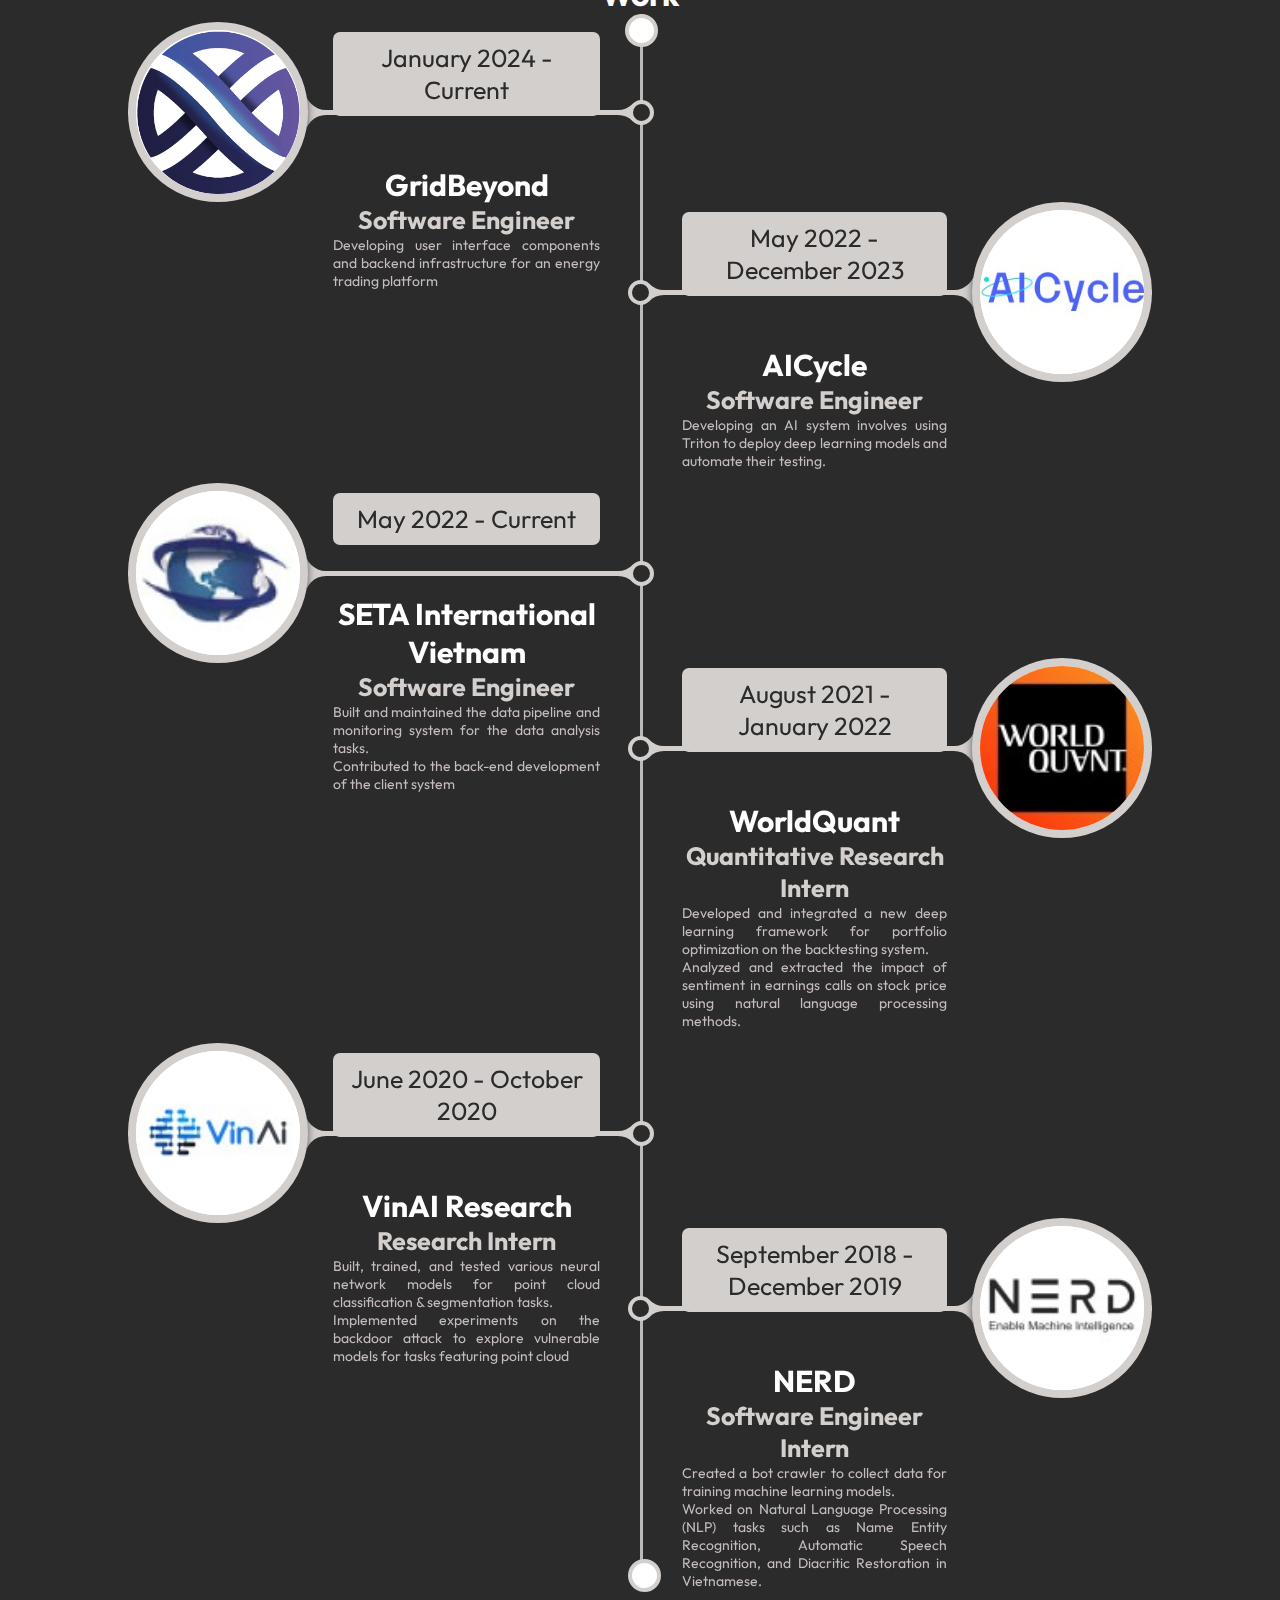
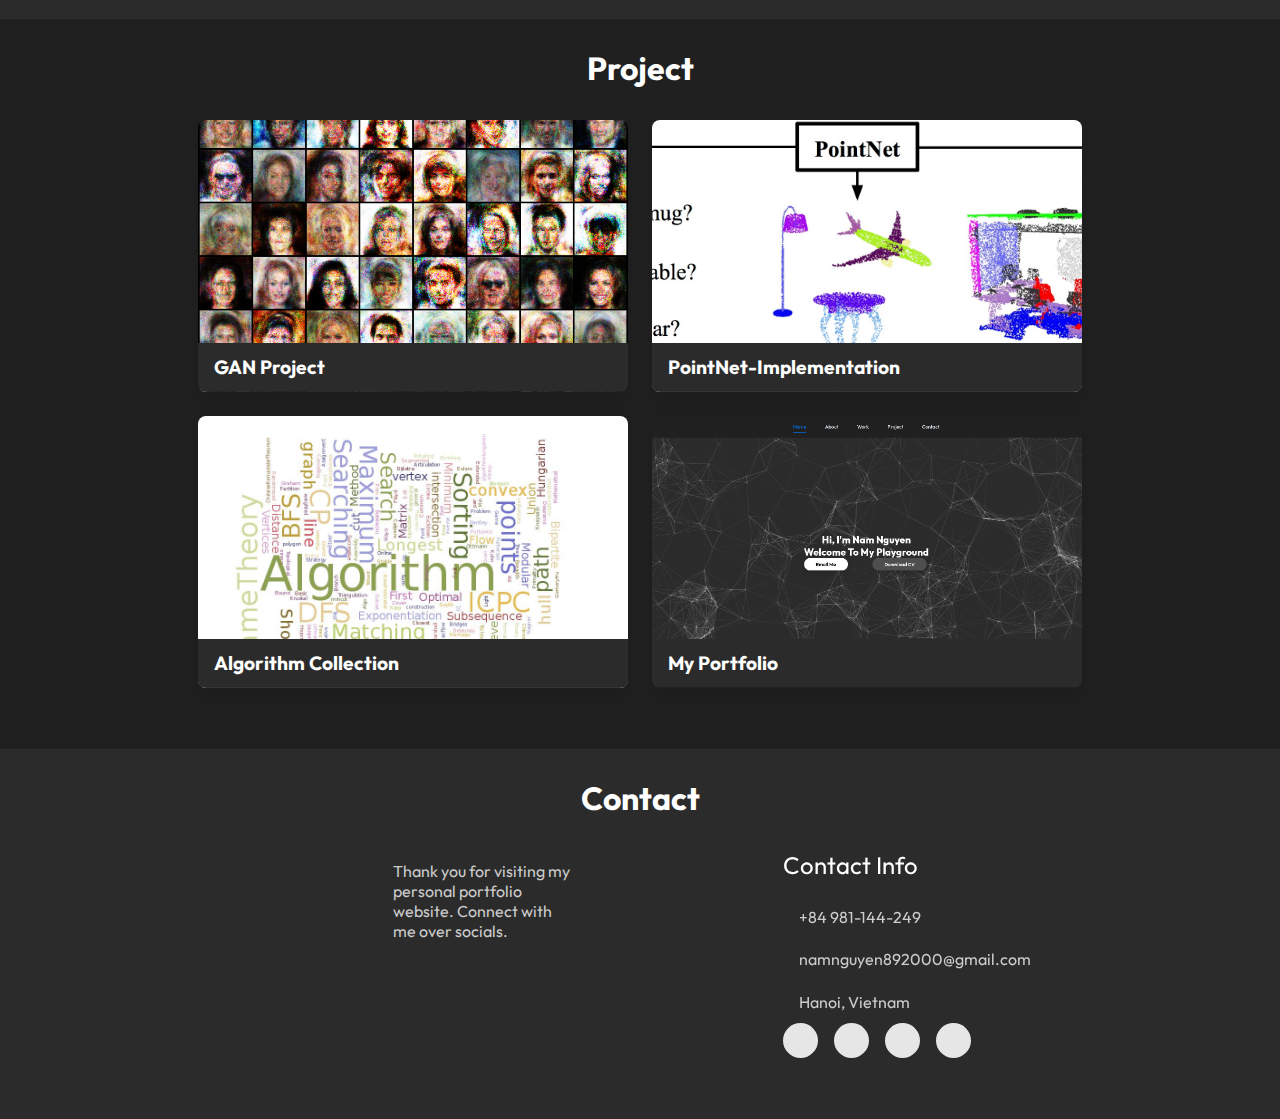
==== commit 3320efa6: "Add audio" ====
--- a/index.html
+++ b/index.html
@@ -73,9 +73,7 @@
         <audio autoplay id="myVideo" autoloop muted>
           <source src="./assets/audio/audio.mp3" type="audio/mp3">
         </audio>
-        <div class="content">
-          <button id="myBtn" onclick="myFunction()"><i class="fas fa-volume-mute"></i></button>
-        </div>
+        <button id="myBtn" onclick="myFunction()"><i class="fas fa-volume-mute"></i></button>
         <div id="particles-js" style="position: fixed; width: 100%; height: 100%;"></div>
         <div class="test">
             <h2 >
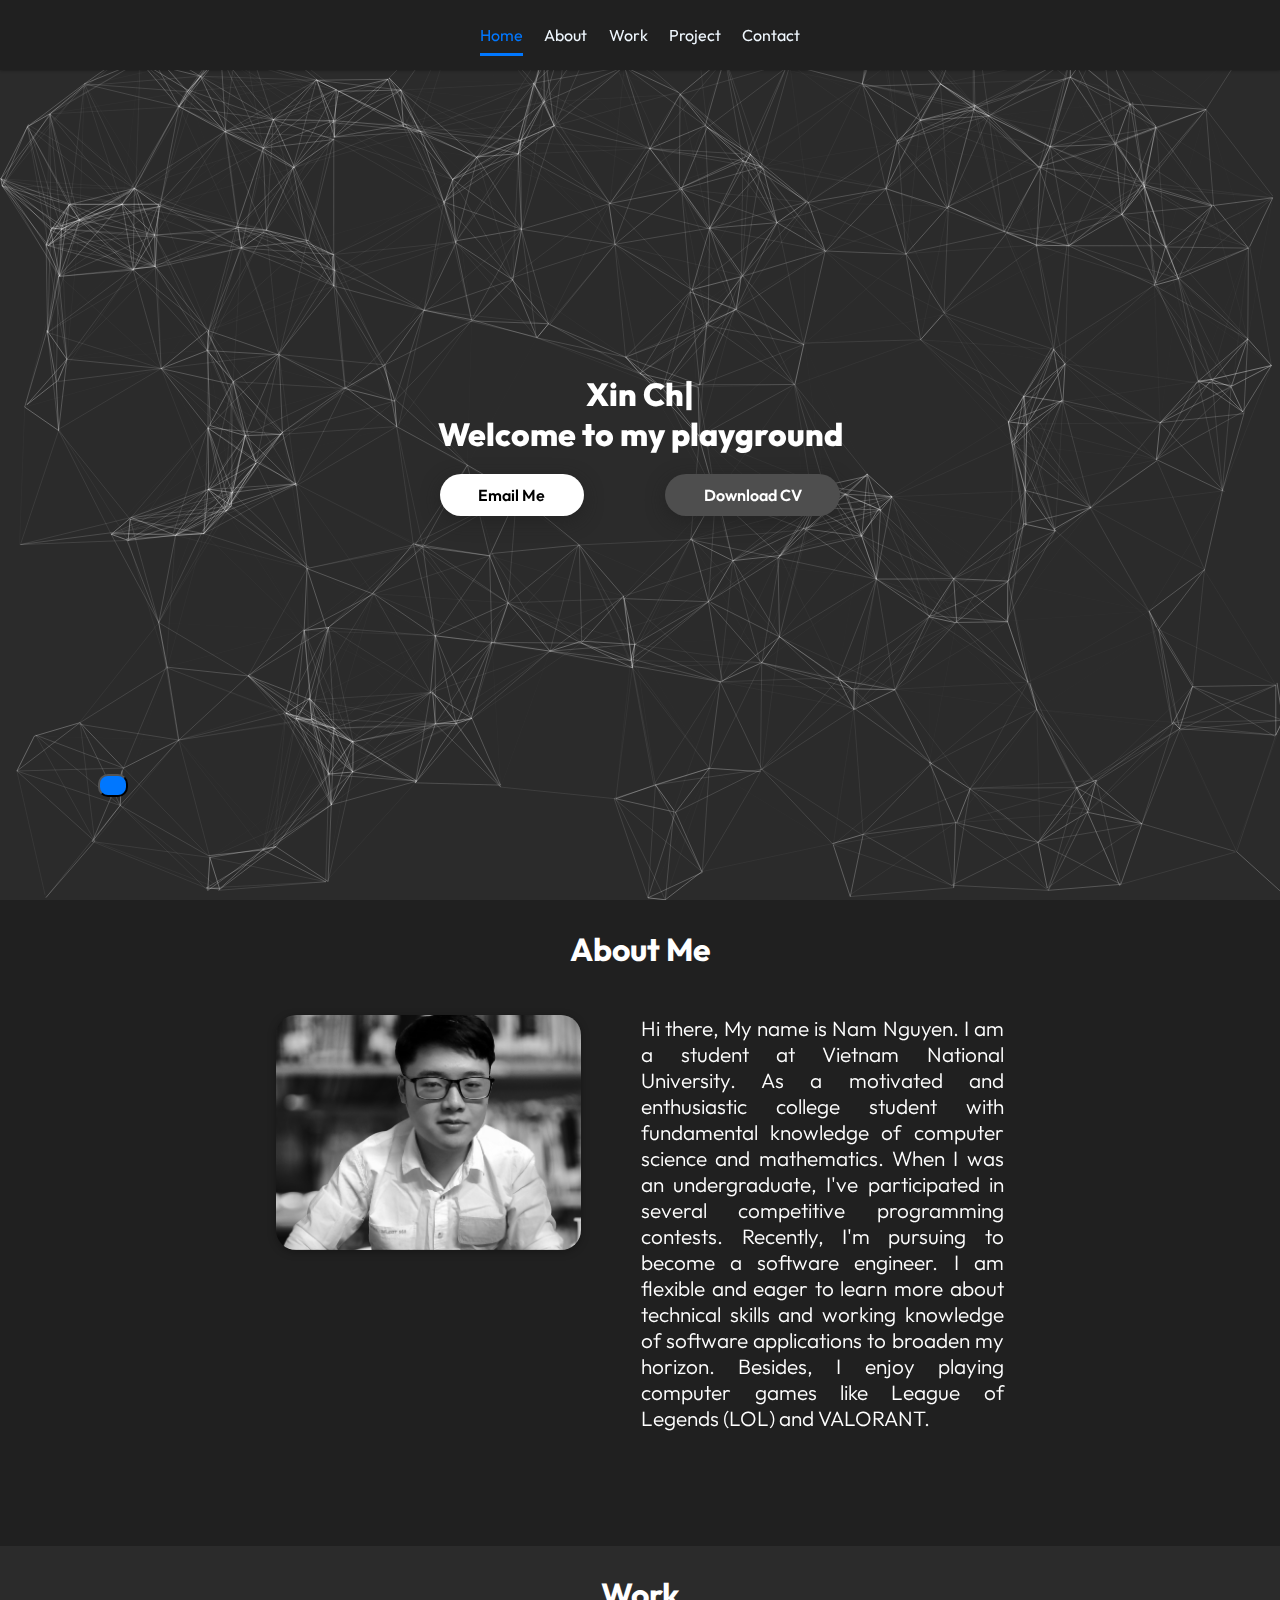
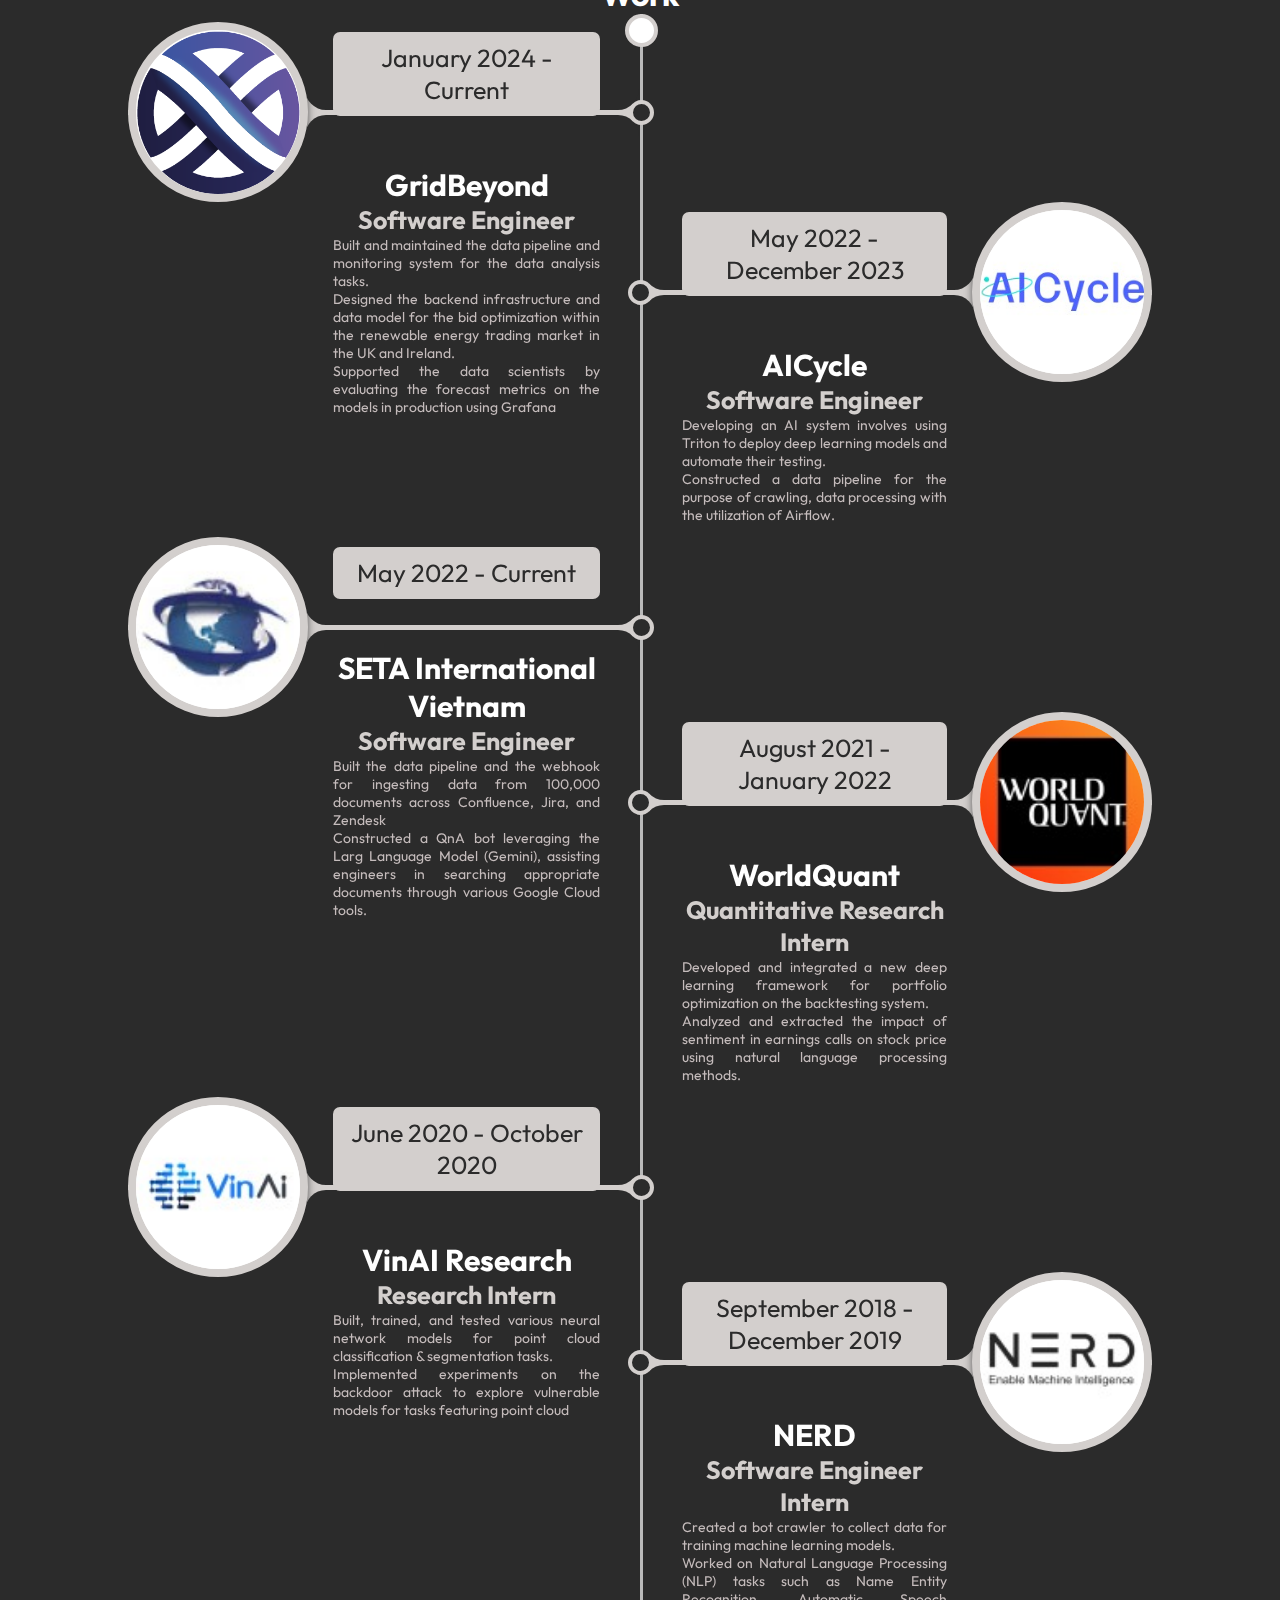
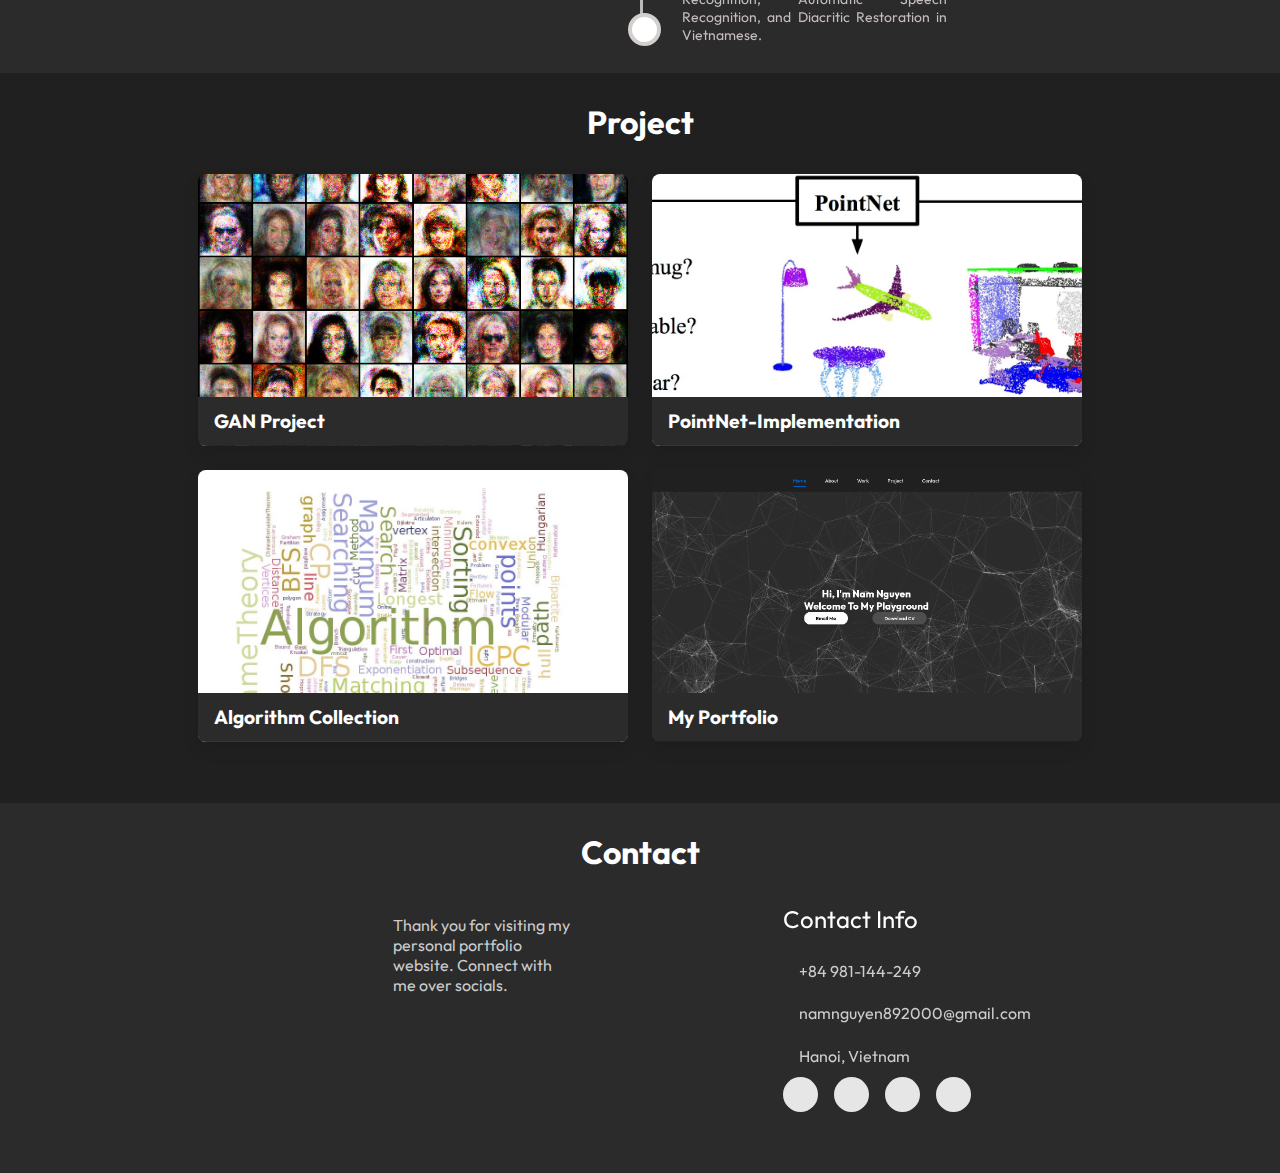
==== commit 5e01f666: "Update resume" ====
--- a/index.html
+++ b/index.html
@@ -134,7 +134,10 @@
                                   <h2 class="company h2">GridBeyond</h2>
                                   <h3 class="title h4">Software Engineer</h3>
                                   <p class="description">
-                                    Developing user interface components and backend infrastructure for an energy trading platform<br>
+                                    Built and maintained the data pipeline and monitoring system for the data analysis tasks.<br>
+                                    Designed the backend infrastructure and data model for the bid optimization within the renewable energy trading
+market in the UK and Ireland.<br>
+Supported the data scientists by evaluating the forecast metrics on the models in production using Grafana
                                   </p>
                                   <div class="icon"><span></span></div>
                             </div>
@@ -151,6 +154,7 @@
                                     <h3 class="title h4">Software Engineer</h3>
                                     <p class="description">
                                         Developing an AI system involves using Triton to deploy deep learning models and automate their testing.<br>
+                                        Constructed a data pipeline for the purpose of crawling, data processing with the utilization of Airflow.
                                     </p>
                                     <div class="icon"><span></span></div>
                                 </div>
@@ -166,8 +170,8 @@
                                     <h2 class="company h2">SETA International Vietnam</h2>
                                     <h3 class="title h4">Software Engineer</h3>
                                     <p class="description">
-                                        Built and maintained the data pipeline and monitoring system for the data analysis tasks.<br>
-                                        Contributed to the back-end development of the client system
+                                      Built the data pipeline and the webhook for ingesting data from 100,000 documents across Confluence, Jira, and Zendesk<br>
+                                      Constructed a QnA bot leveraging the Larg Language Model (Gemini), assisting engineers in searching appropriate documents through various Google Cloud tools.
                                     </p>
                                     <div class="icon"><span></span></div>
                                 </div>
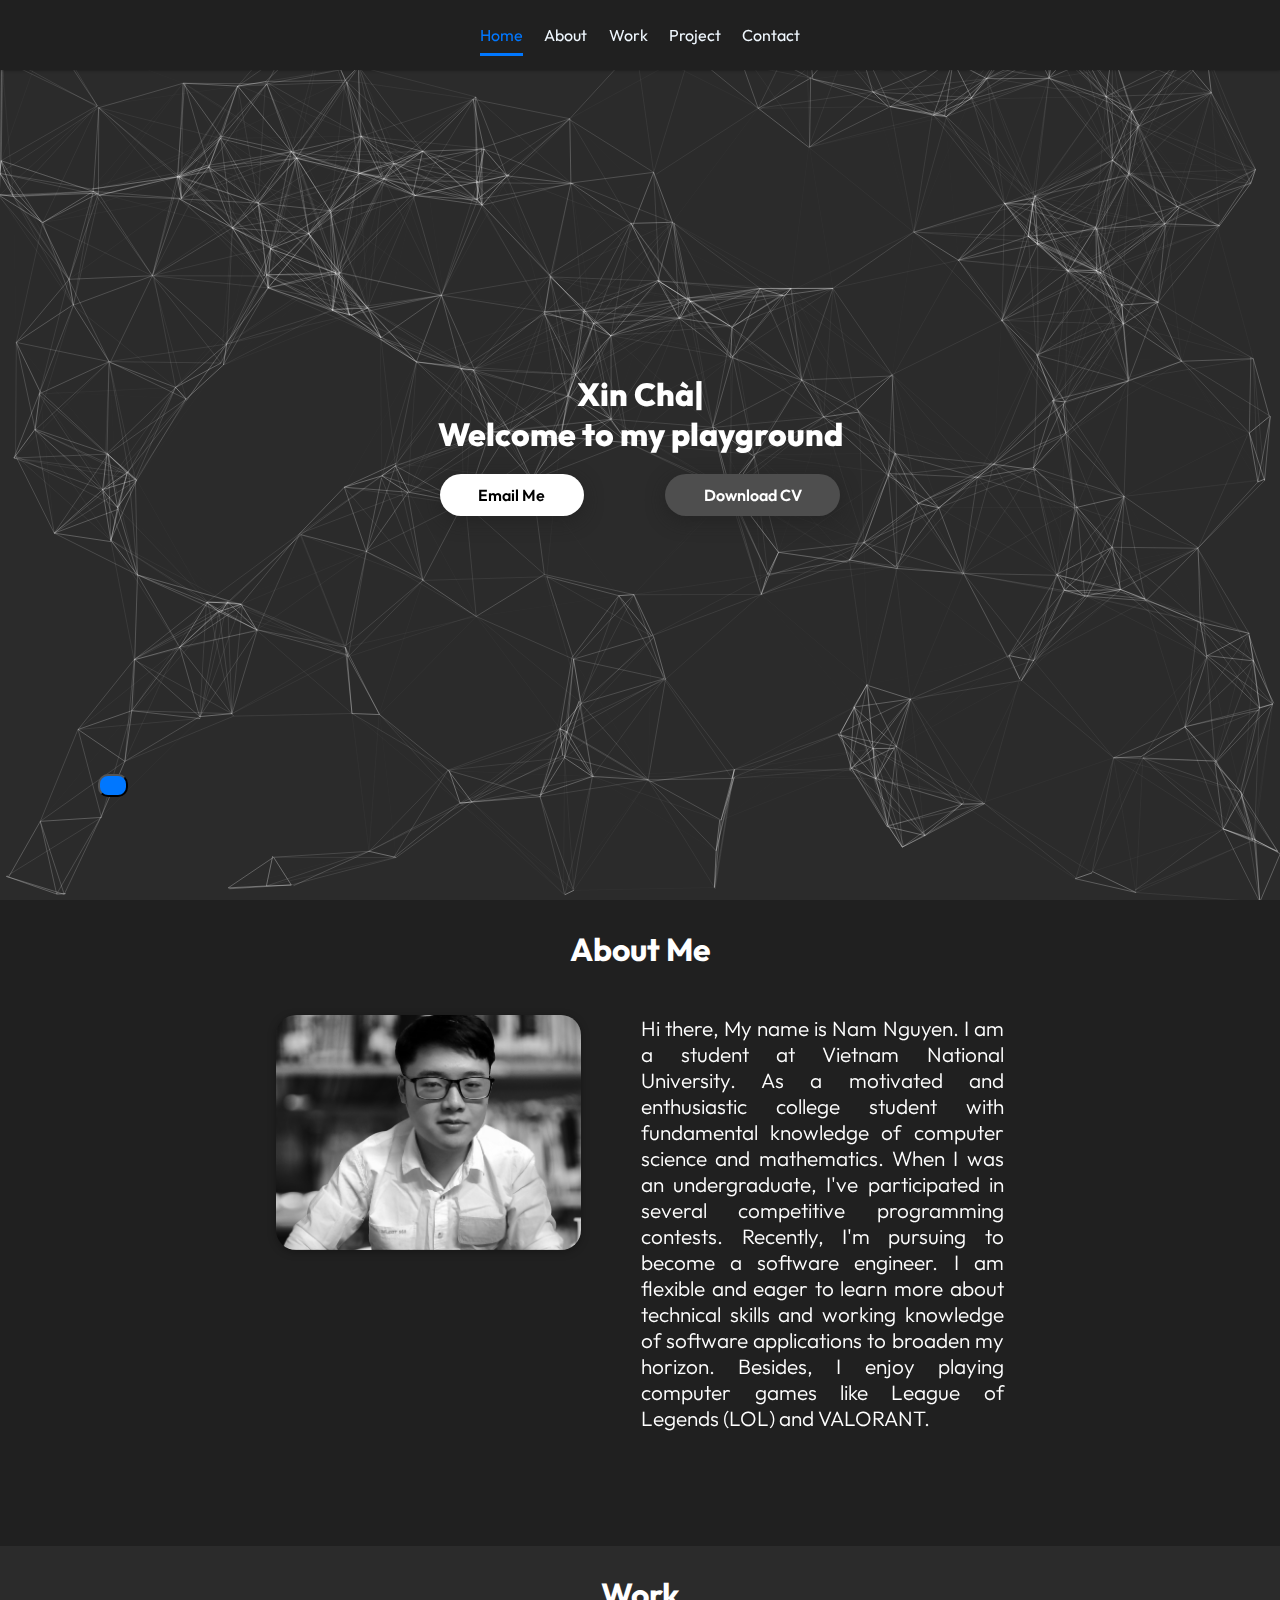
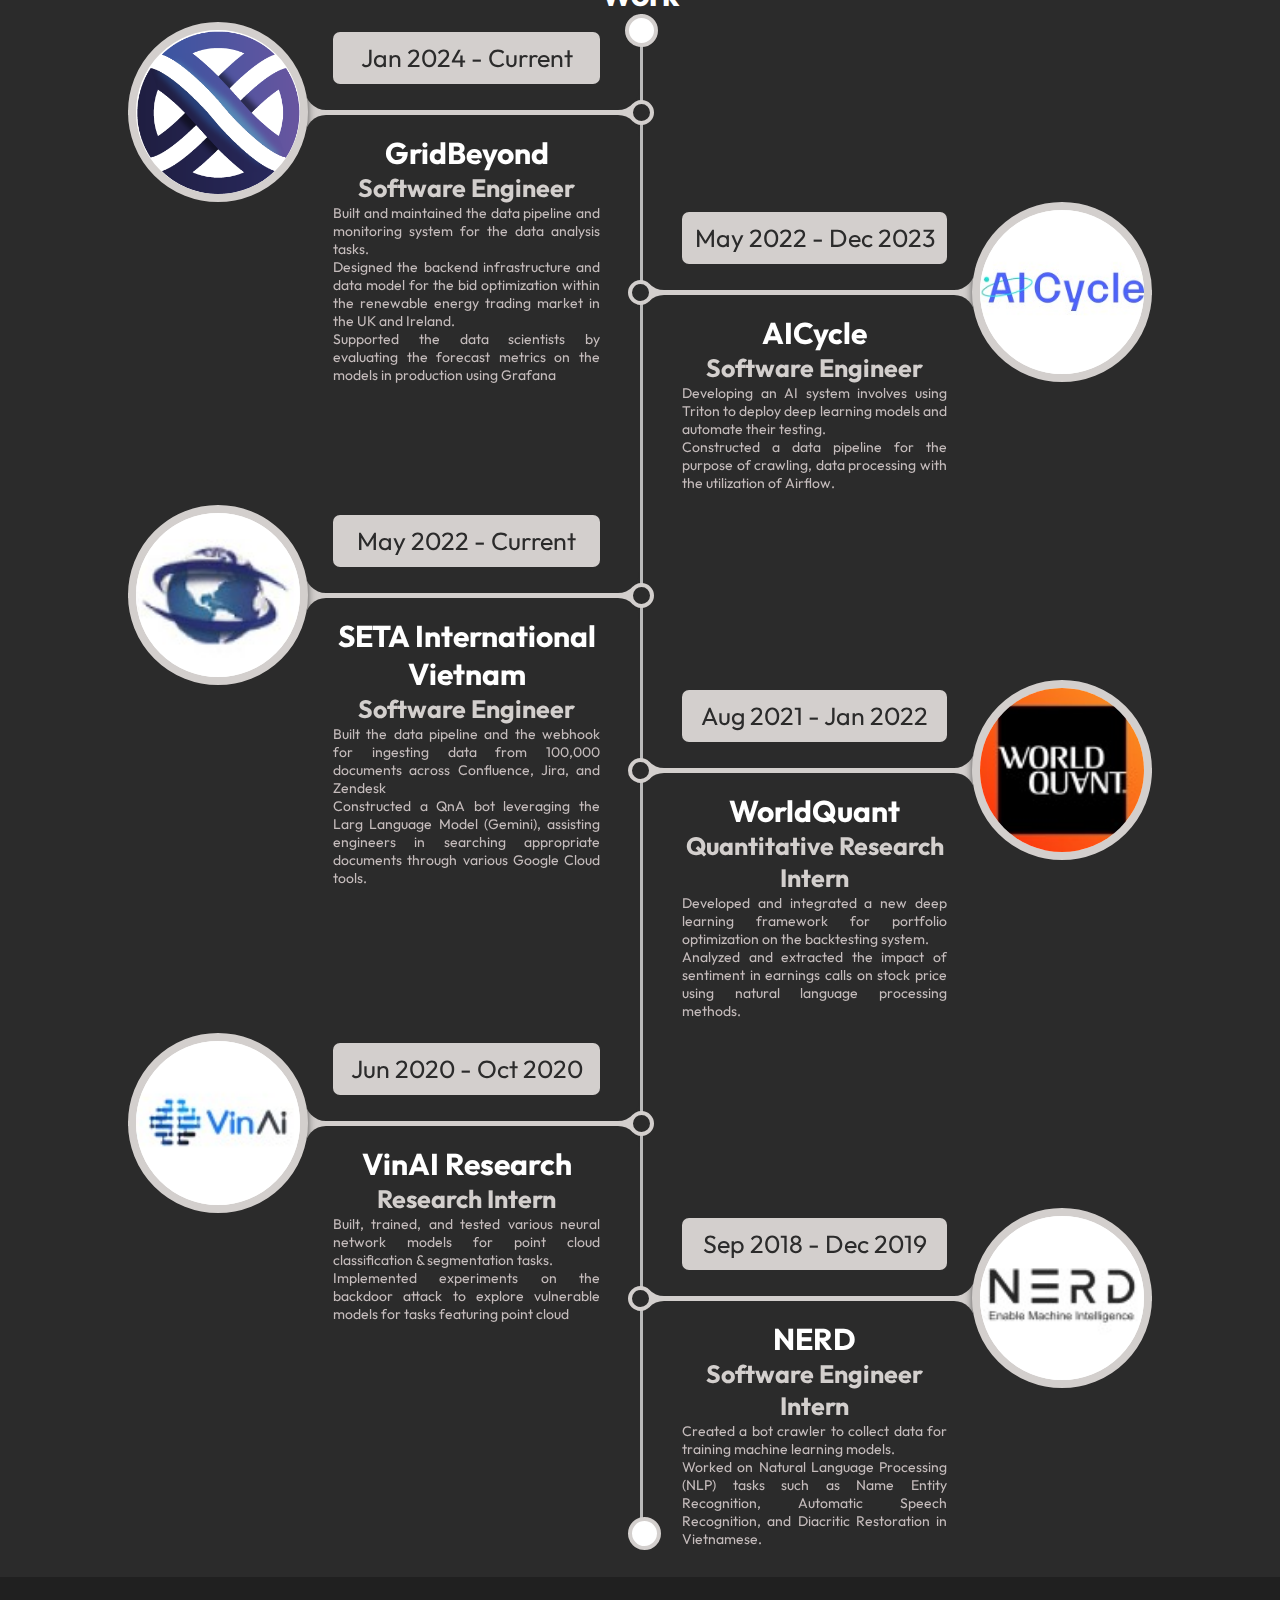
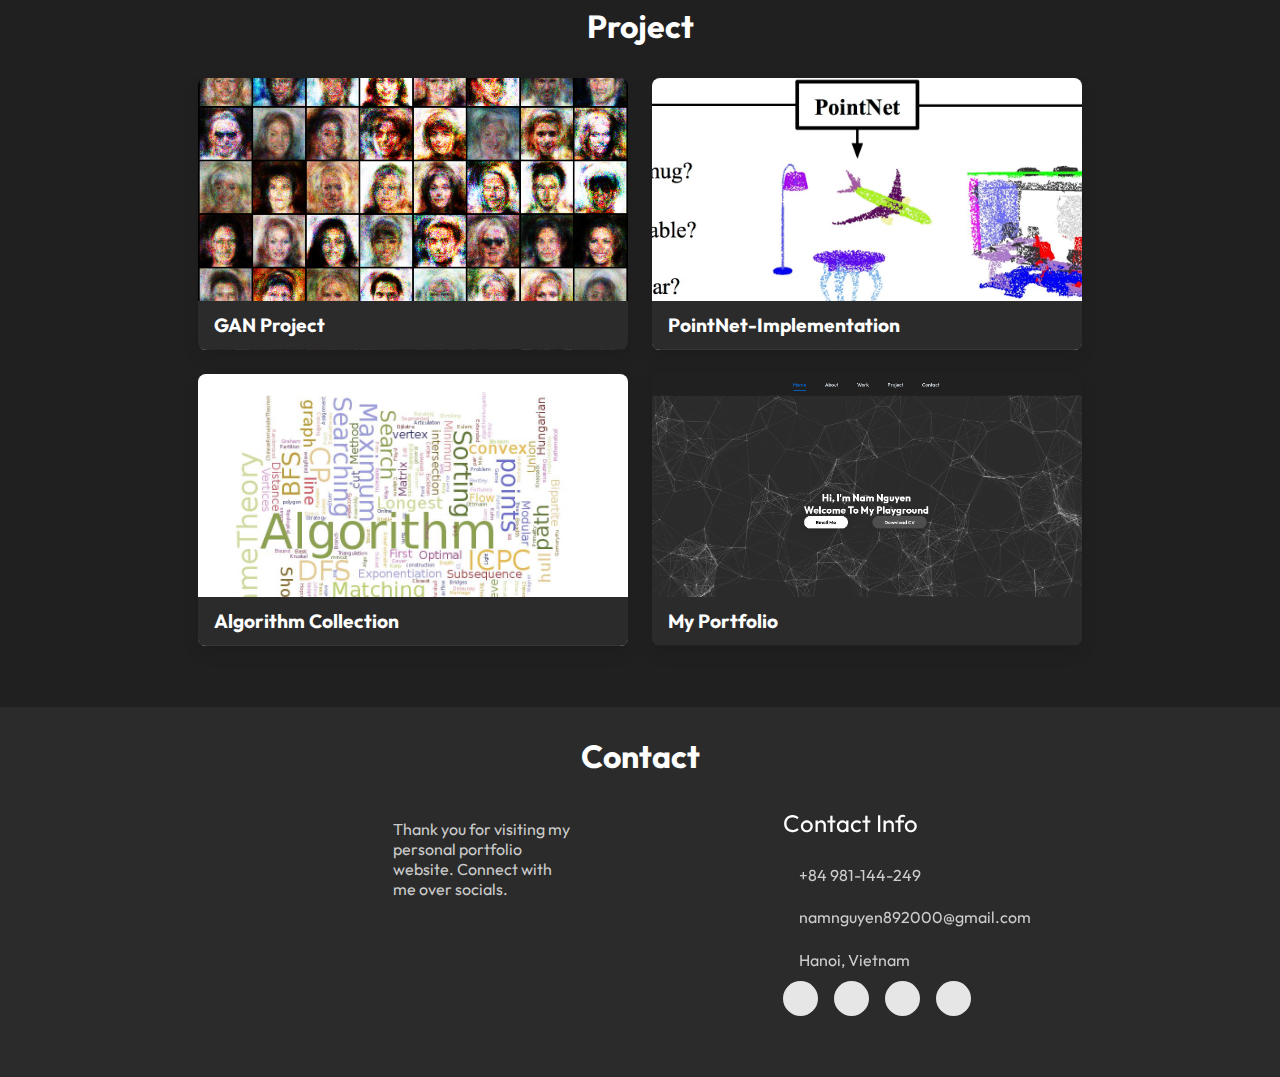
==== commit e2ab5b9c: "Update page" ====
--- a/index.html
+++ b/index.html
@@ -130,7 +130,7 @@
                                       <img src="assets/img/company_logo/favicon.png" class="img">
                                   </span></div>
                               <div class="content">
-                                  <span class="year">January 2024 - Current</span>
+                                  <span class="year">Jan 2024 - Current</span>
                                   <h2 class="company h2">GridBeyond</h2>
                                   <h3 class="title h4">Software Engineer</h3>
                                   <p class="description">
@@ -149,7 +149,7 @@
                                         <img src="assets/img/company_logo/aicycle.jpeg" class="img">
                                     </span></div>
                                 <div class="content">
-                                    <span class="year">May 2022 - December 2023</span>
+                                    <span class="year">May 2022 - Dec 2023</span>
                                     <h2 class="company h2">AICycle</h2>
                                     <h3 class="title h4">Software Engineer</h3>
                                     <p class="description">
@@ -182,7 +182,7 @@
                                 <div class="circle"><span class="homebox"><img src="assets/img/company_logo/worldquant.jpeg"
                                             class="img" /></span></div>
                                 <div class="content">
-                                    <span class="year">August 2021 - January 2022</span>
+                                    <span class="year">Aug 2021 - Jan 2022</span>
                                     <h2 class="company h2">WorldQuant</h2>
                                     <h3 class="title h4">Quantitative Research Intern</h3>
                                     <p class="description">
@@ -199,7 +199,7 @@
                                 <div class="circle"><span class="homebox"><img src="assets/img/company_logo/vinai.jpeg"
                                             class="img"></span></div>
                                 <div class="content">
-                                    <span class="year">June 2020 - October 2020</span>
+                                    <span class="year">Jun 2020 - Oct 2020</span>
                                     <h2 class="company h2">VinAI Research</h2>
                                     <h3 class="title h4">Research Intern</h3>
                                     <p class="description">
@@ -215,7 +215,7 @@
                                 <div class="circle"><span class="homebox"><img src="assets/img/company_logo/nerd.jpeg"
                                             class="img"></span></div>
                                 <div class="content">
-                                    <span class="year">September 2018 - December 2019</span>
+                                    <span class="year">Sep 2018 - Dec 2019</span>
                                     <h2 class="company h2">NERD</h2>
                                     <h3 class="title h4">Software Engineer Intern</h3>
                                     <p class="description">
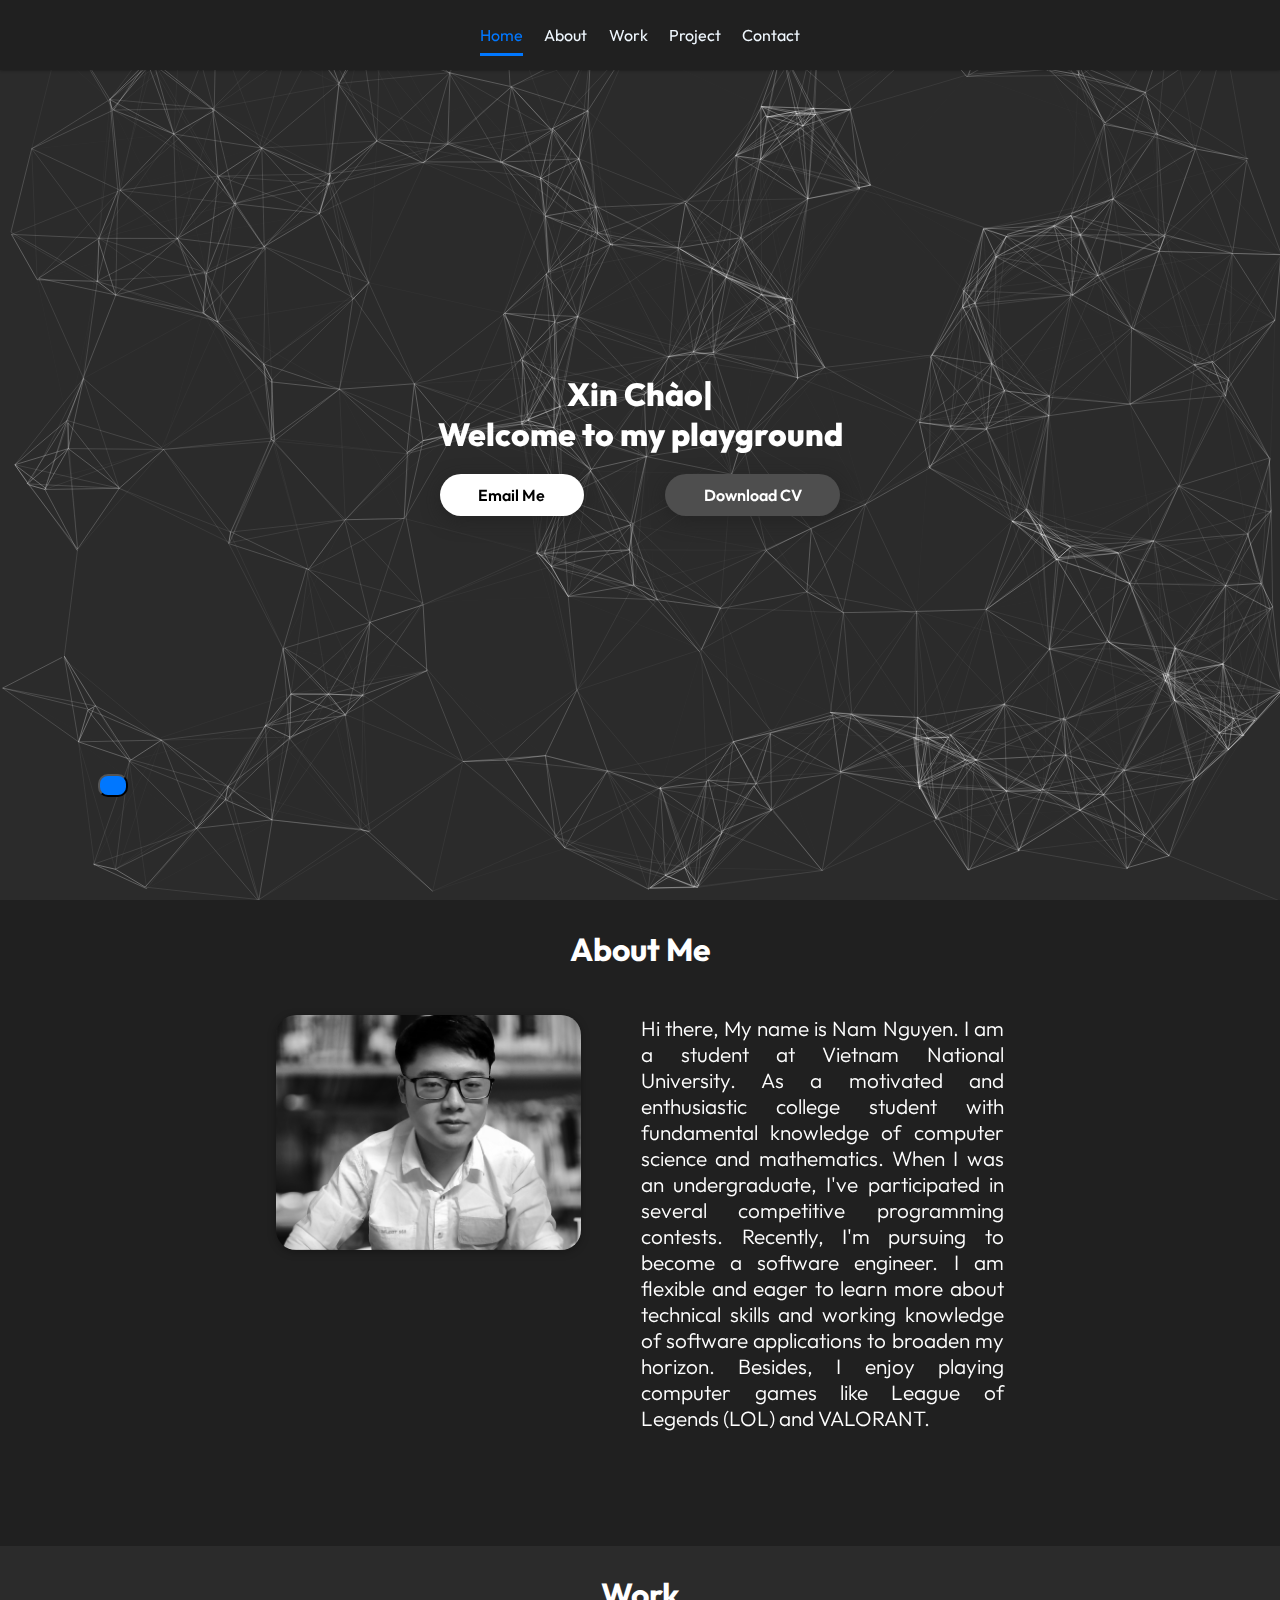
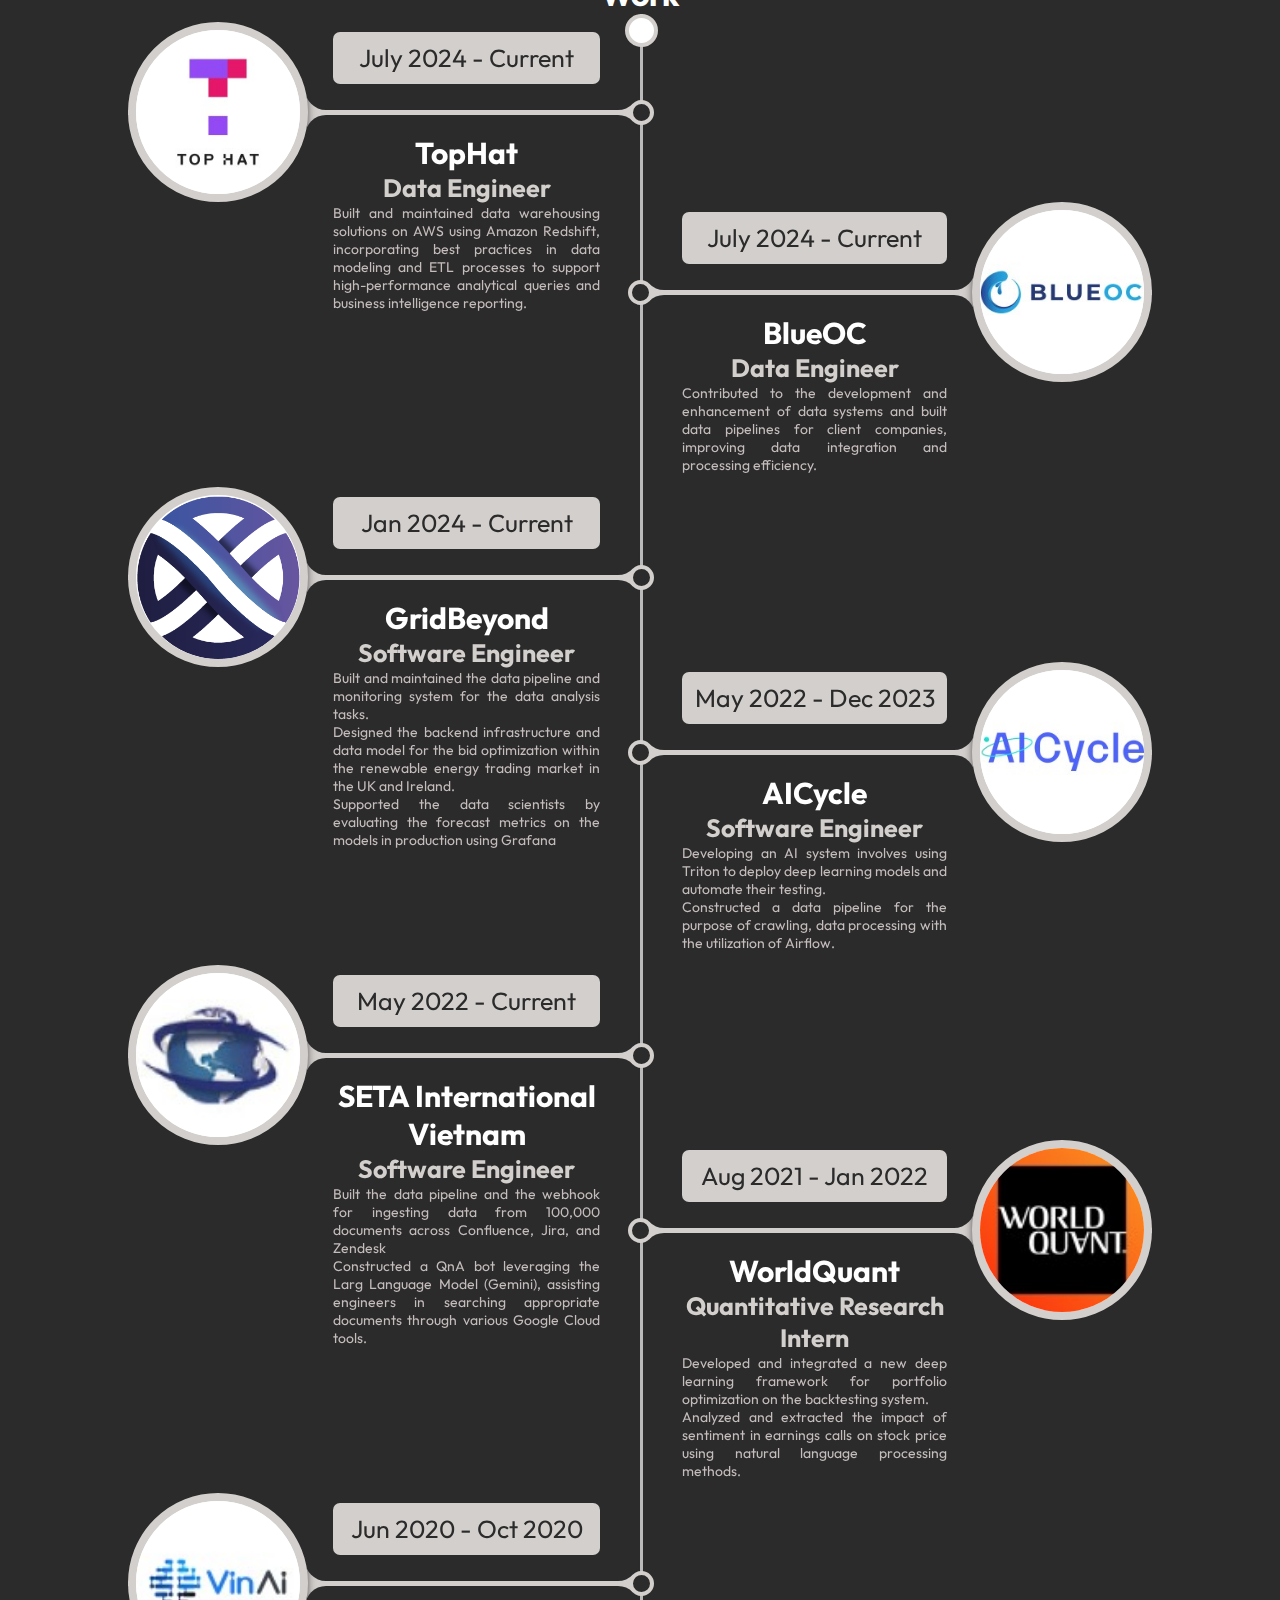
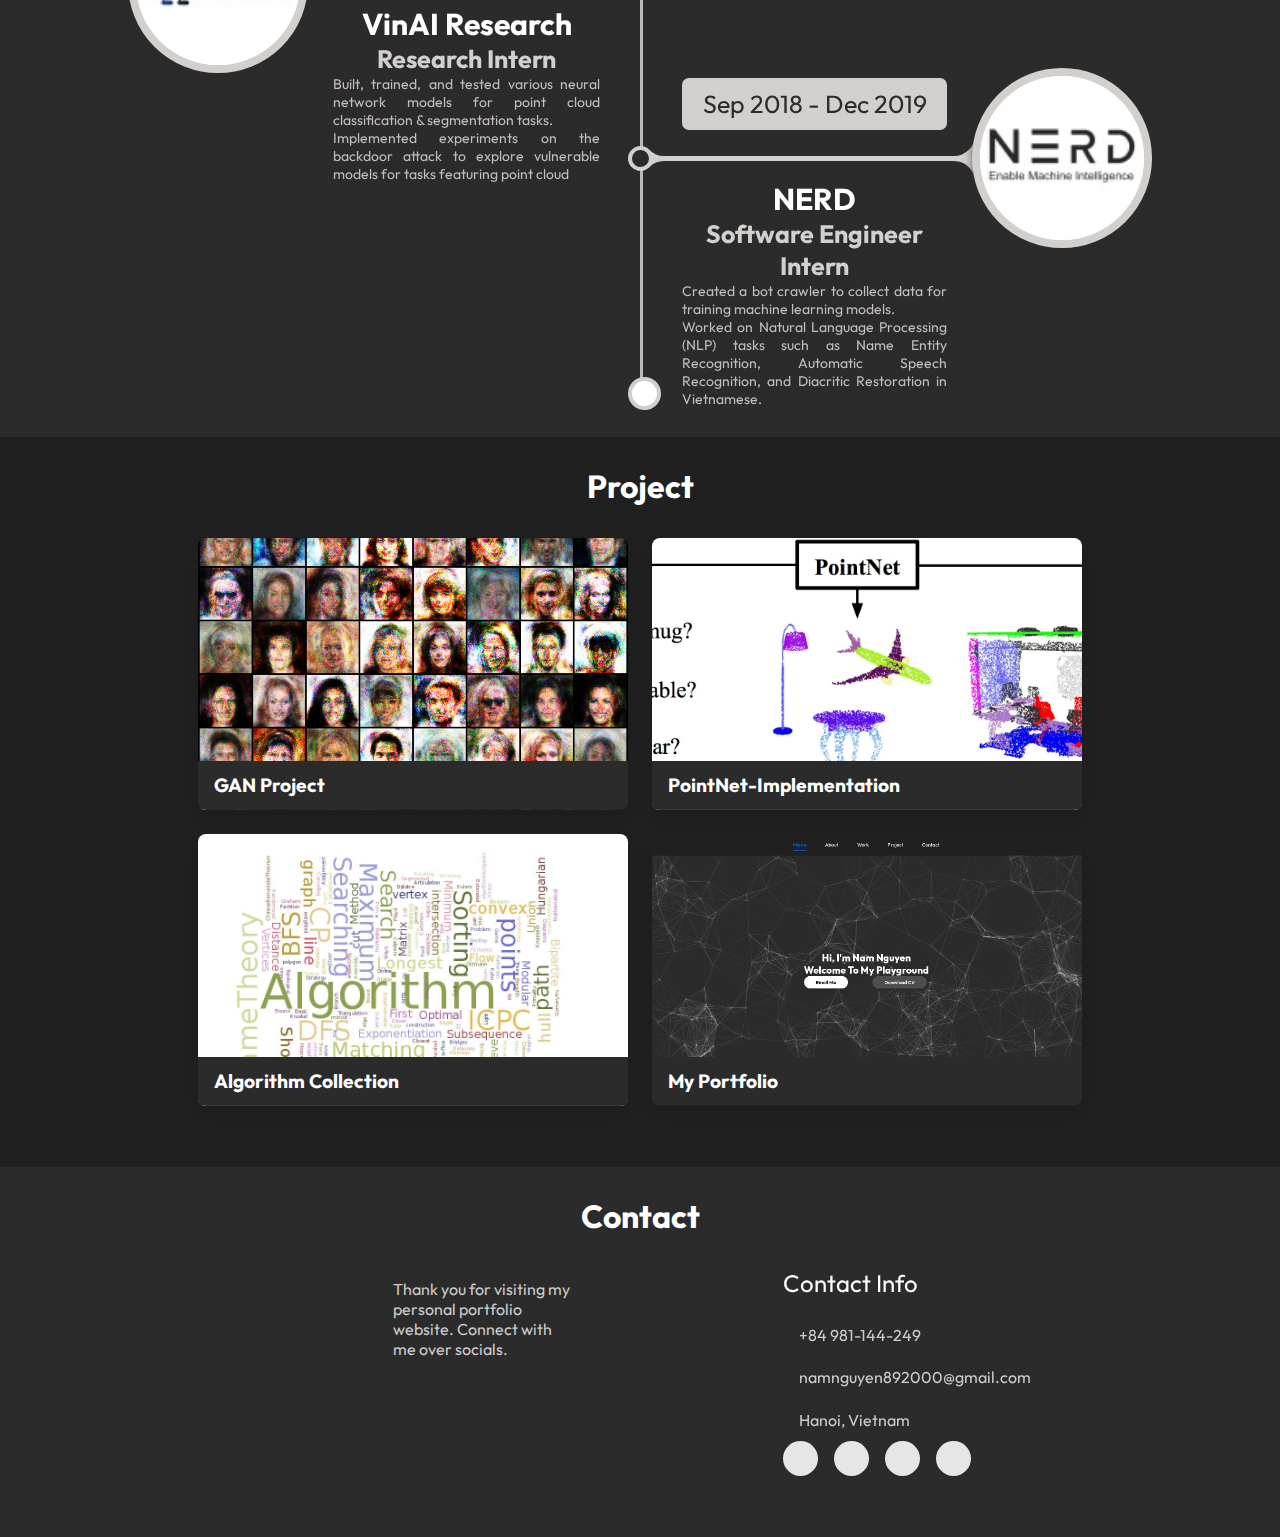
==== commit d7cde85f: "Update page" ====
--- a/index.html
+++ b/index.html
@@ -124,7 +124,39 @@
             <div class="row">
                 <div class="col-md-12">
                     <div class="main-timeline">
-                        <div class="timeline">
+                      <div class="timeline">
+                        <div class="timeline-content">
+                            <div class="circle"><span class="homebox">
+                                      <img src="assets/img/company_logo/tophat.jpeg" class="img">
+                                  </span></div>
+                              <div class="content">
+                                  <span class="year">July 2024 - Current</span>
+                                  <h2 class="company h2">TopHat</h2>
+                                  <h3 class="title h4">Data Engineer</h3>
+                                  <p class="description">
+                                    Built and maintained data warehousing solutions on AWS using Amazon Redshift, incorporating best practices in data modeling and ETL processes to support high-performance analytical queries and business intelligence reporting.
+                                  </p>
+                                  <div class="icon"><span></span></div>
+                            </div>
+                          </div>
+                      </div>
+                      <div class="timeline">
+                        <div class="timeline-content">
+                            <div class="circle"><span class="homebox">
+                                      <img src="assets/img/company_logo/blueoc.jpeg" class="img">
+                                  </span></div>
+                              <div class="content">
+                                  <span class="year">July 2024 - Current</span>
+                                  <h2 class="company h2">BlueOC</h2>
+                                  <h3 class="title h4">Data Engineer</h3>
+                                  <p class="description">
+                                    Contributed to the development and enhancement of data systems and built data pipelines for client companies, improving data integration and processing efficiency.
+                                  </p>
+                                  <div class="icon"><span></span></div>
+                            </div>
+                          </div>
+                      </div>
+                      <div class="timeline">
                         <div class="timeline-content">
                             <div class="circle"><span class="homebox">
                                       <img src="assets/img/company_logo/favicon.png" class="img">
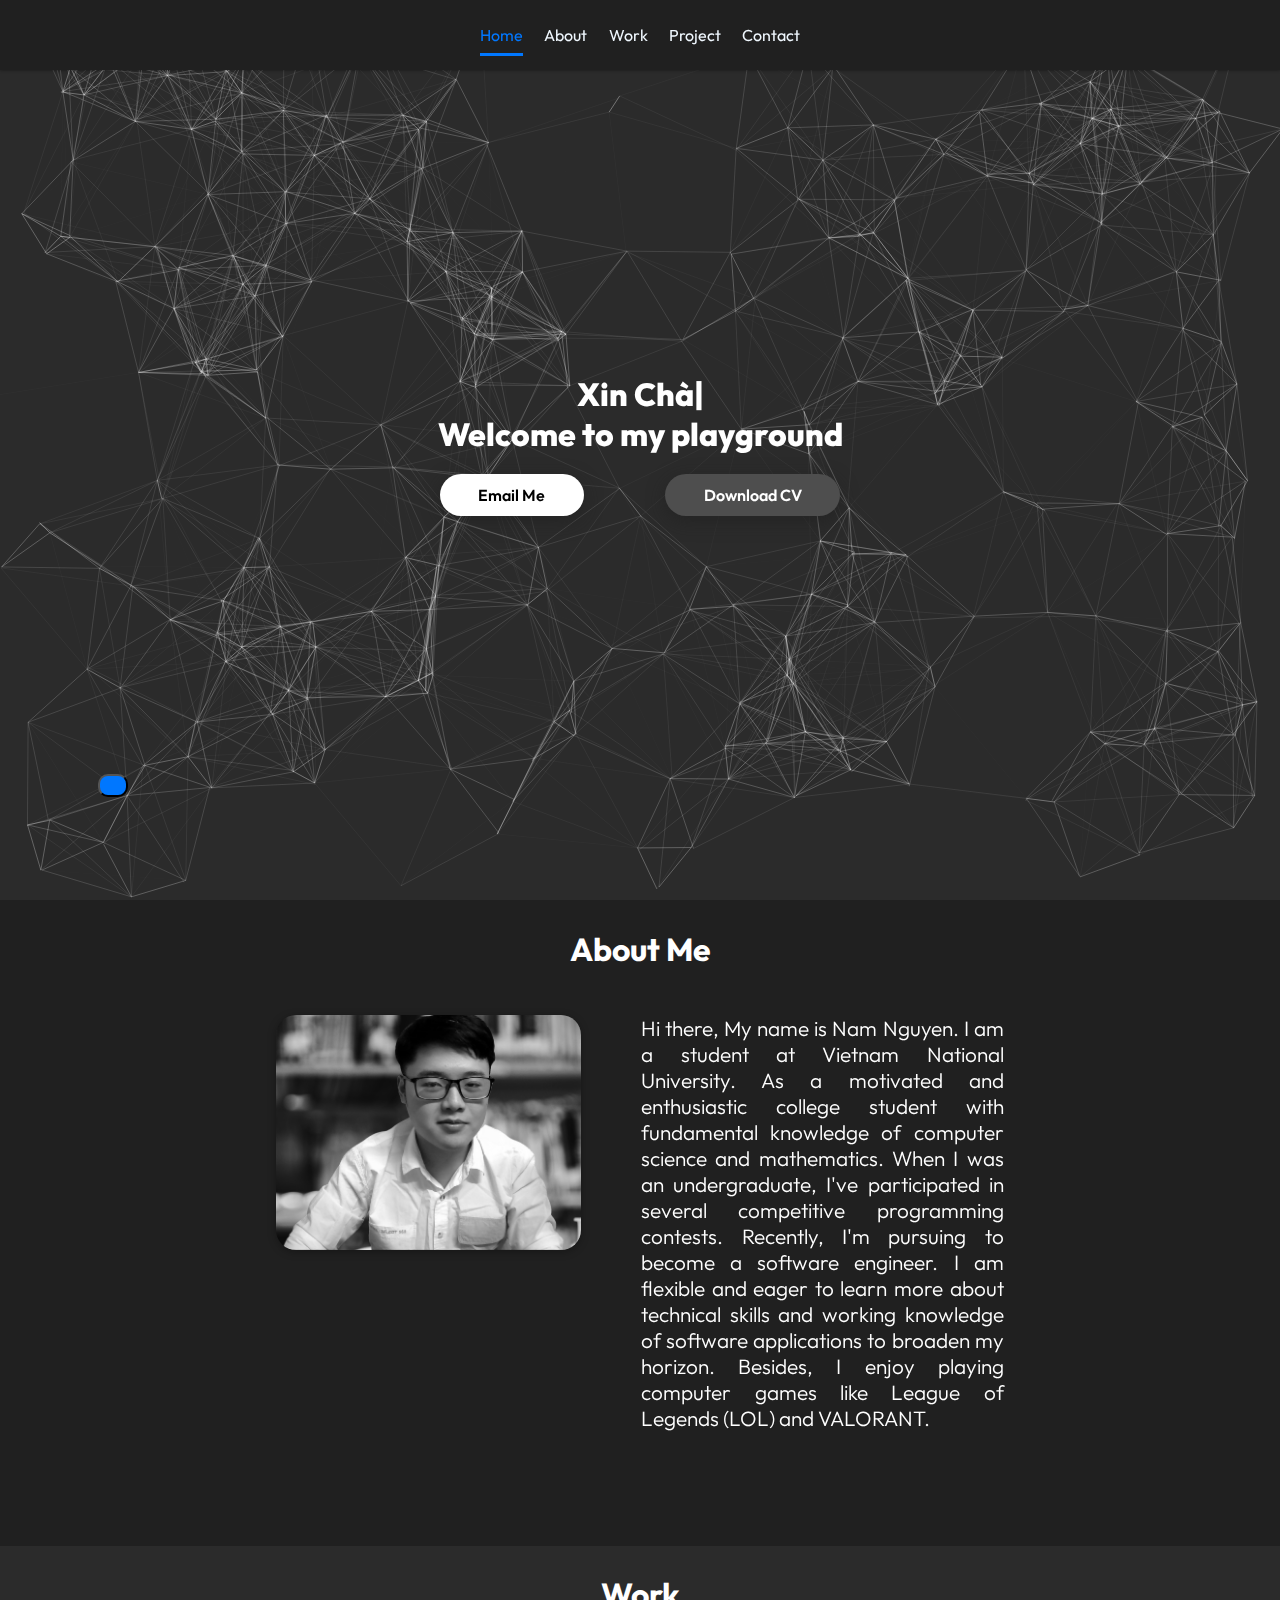
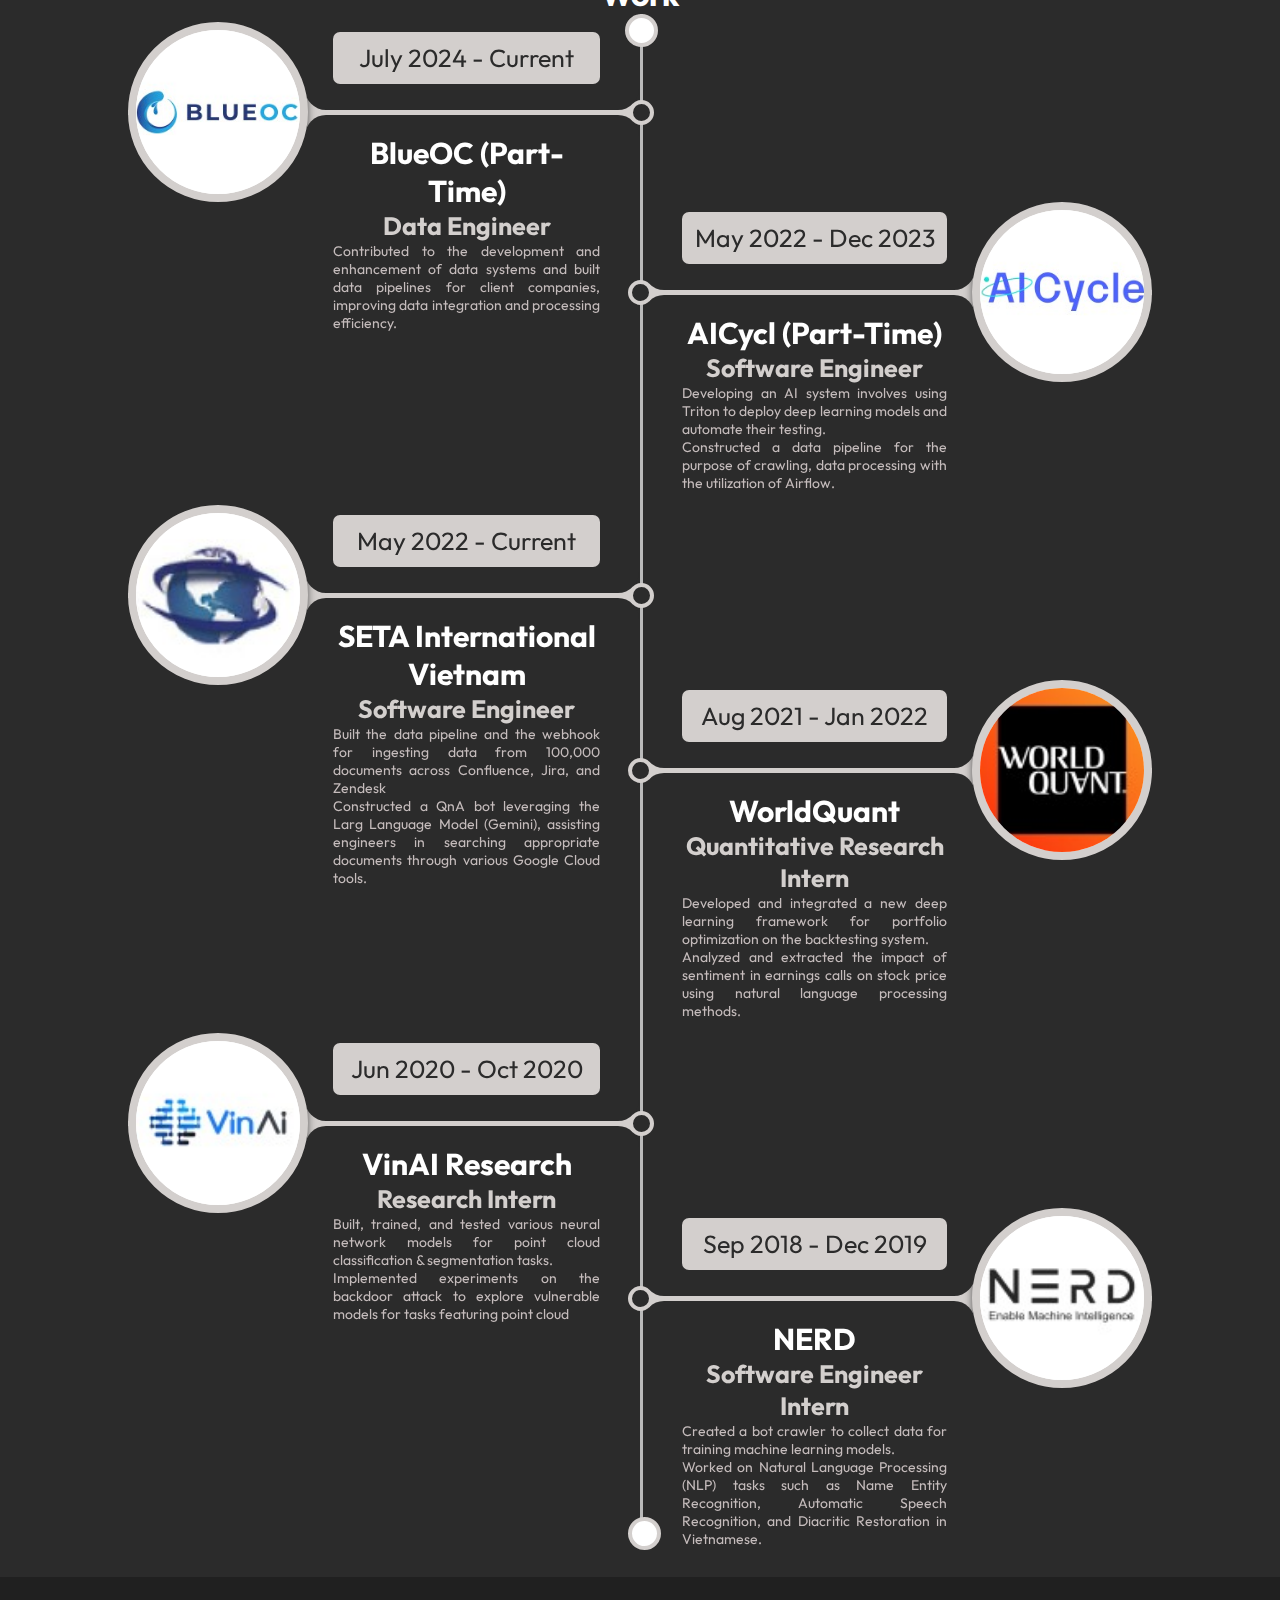
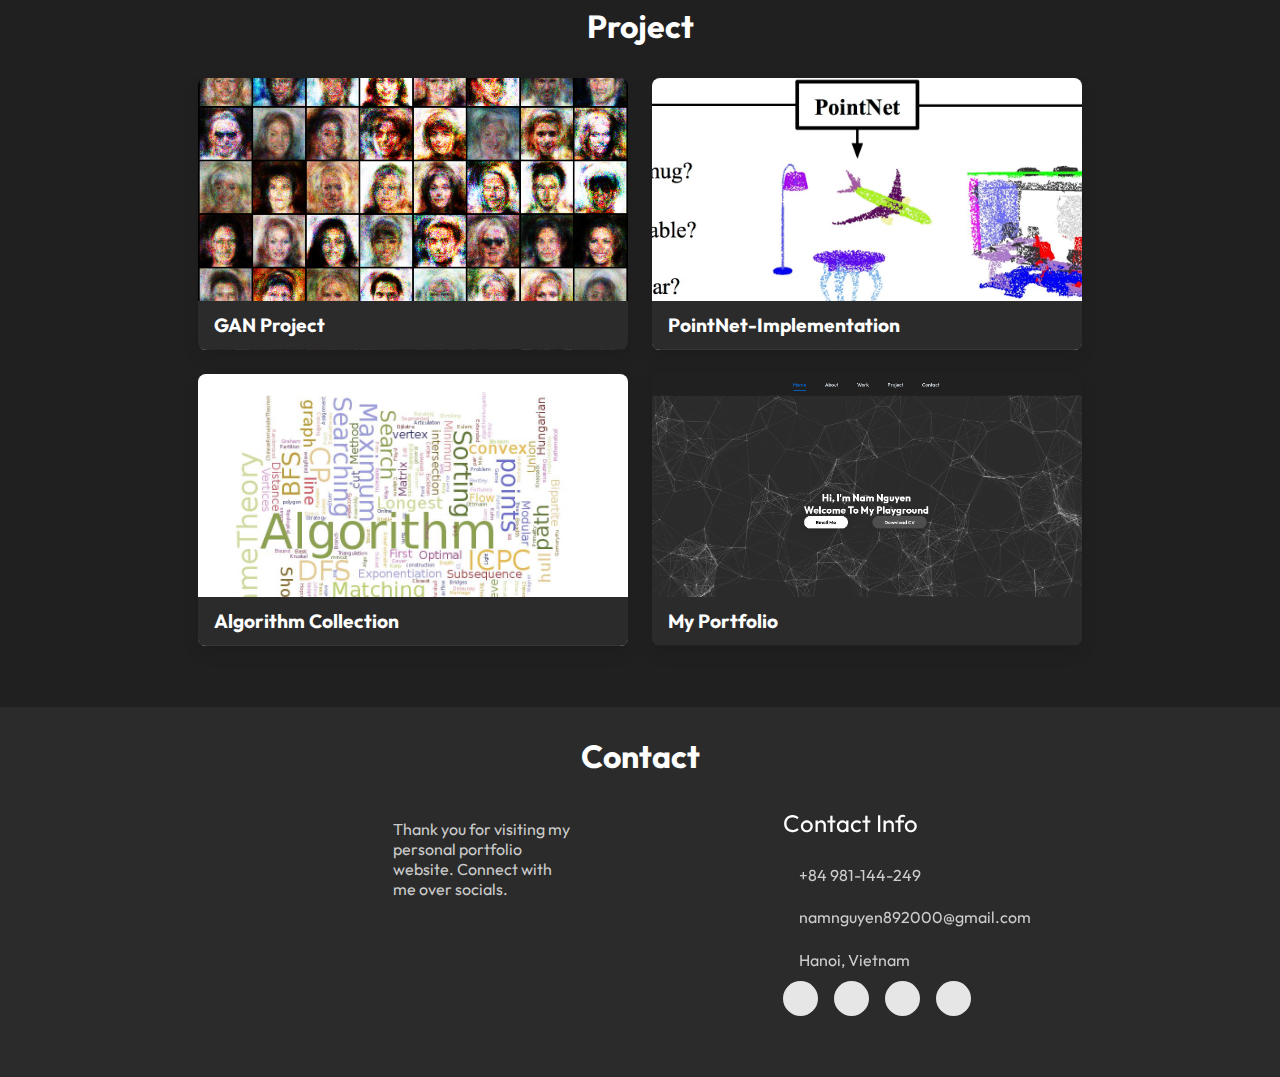
==== commit 2b50ab79: "update: code" ====
--- a/index.html
+++ b/index.html
@@ -124,7 +124,7 @@
             <div class="row">
                 <div class="col-md-12">
                     <div class="main-timeline">
-                      <div class="timeline">
+                      <!-- <div class="timeline">
                         <div class="timeline-content">
                             <div class="circle"><span class="homebox">
                                       <img src="assets/img/company_logo/tophat.jpeg" class="img">
@@ -139,7 +139,7 @@
                                   <div class="icon"><span></span></div>
                             </div>
                           </div>
-                      </div>
+                      </div> -->
                       <div class="timeline">
                         <div class="timeline-content">
                             <div class="circle"><span class="homebox">
@@ -147,7 +147,7 @@
                                   </span></div>
                               <div class="content">
                                   <span class="year">July 2024 - Current</span>
-                                  <h2 class="company h2">BlueOC</h2>
+                                  <h2 class="company h2">BlueOC (Part-time)</h2>
                                   <h3 class="title h4">Data Engineer</h3>
                                   <p class="description">
                                     Contributed to the development and enhancement of data systems and built data pipelines for client companies, improving data integration and processing efficiency.
@@ -156,7 +156,7 @@
                             </div>
                           </div>
                       </div>
-                      <div class="timeline">
+                      <!-- <div class="timeline">
                         <div class="timeline-content">
                             <div class="circle"><span class="homebox">
                                       <img src="assets/img/company_logo/favicon.png" class="img">
@@ -174,7 +174,7 @@
                                   <div class="icon"><span></span></div>
                             </div>
                           </div>
-                      </div>
+                      </div> -->
                         <div class="timeline">
                             <div class="timeline-content">
                                 <div class="circle"><span class="homebox">
@@ -182,7 +182,7 @@
                                     </span></div>
                                 <div class="content">
                                     <span class="year">May 2022 - Dec 2023</span>
-                                    <h2 class="company h2">AICycle</h2>
+                                    <h2 class="company h2">AICycl (Part-time)</h2>
                                     <h3 class="title h4">Software Engineer</h3>
                                     <p class="description">
                                         Developing an AI system involves using Triton to deploy deep learning models and automate their testing.<br>
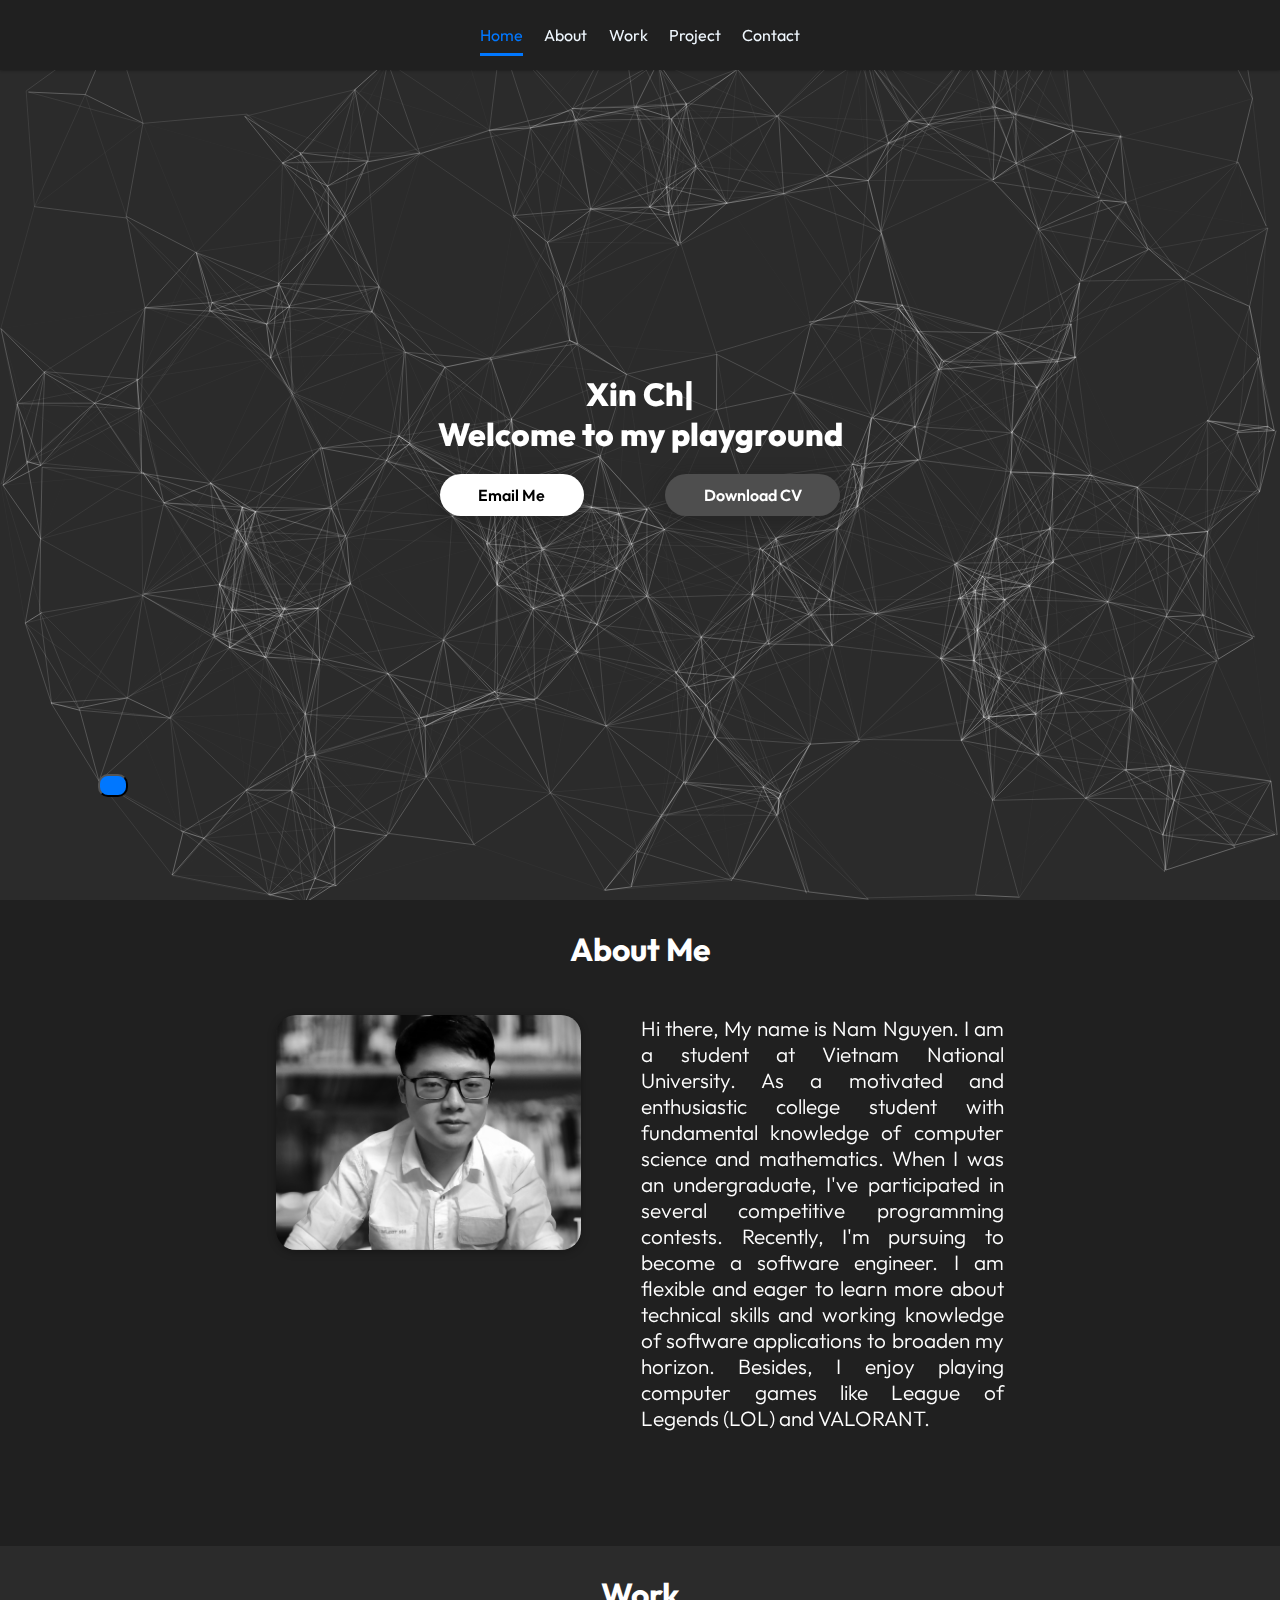
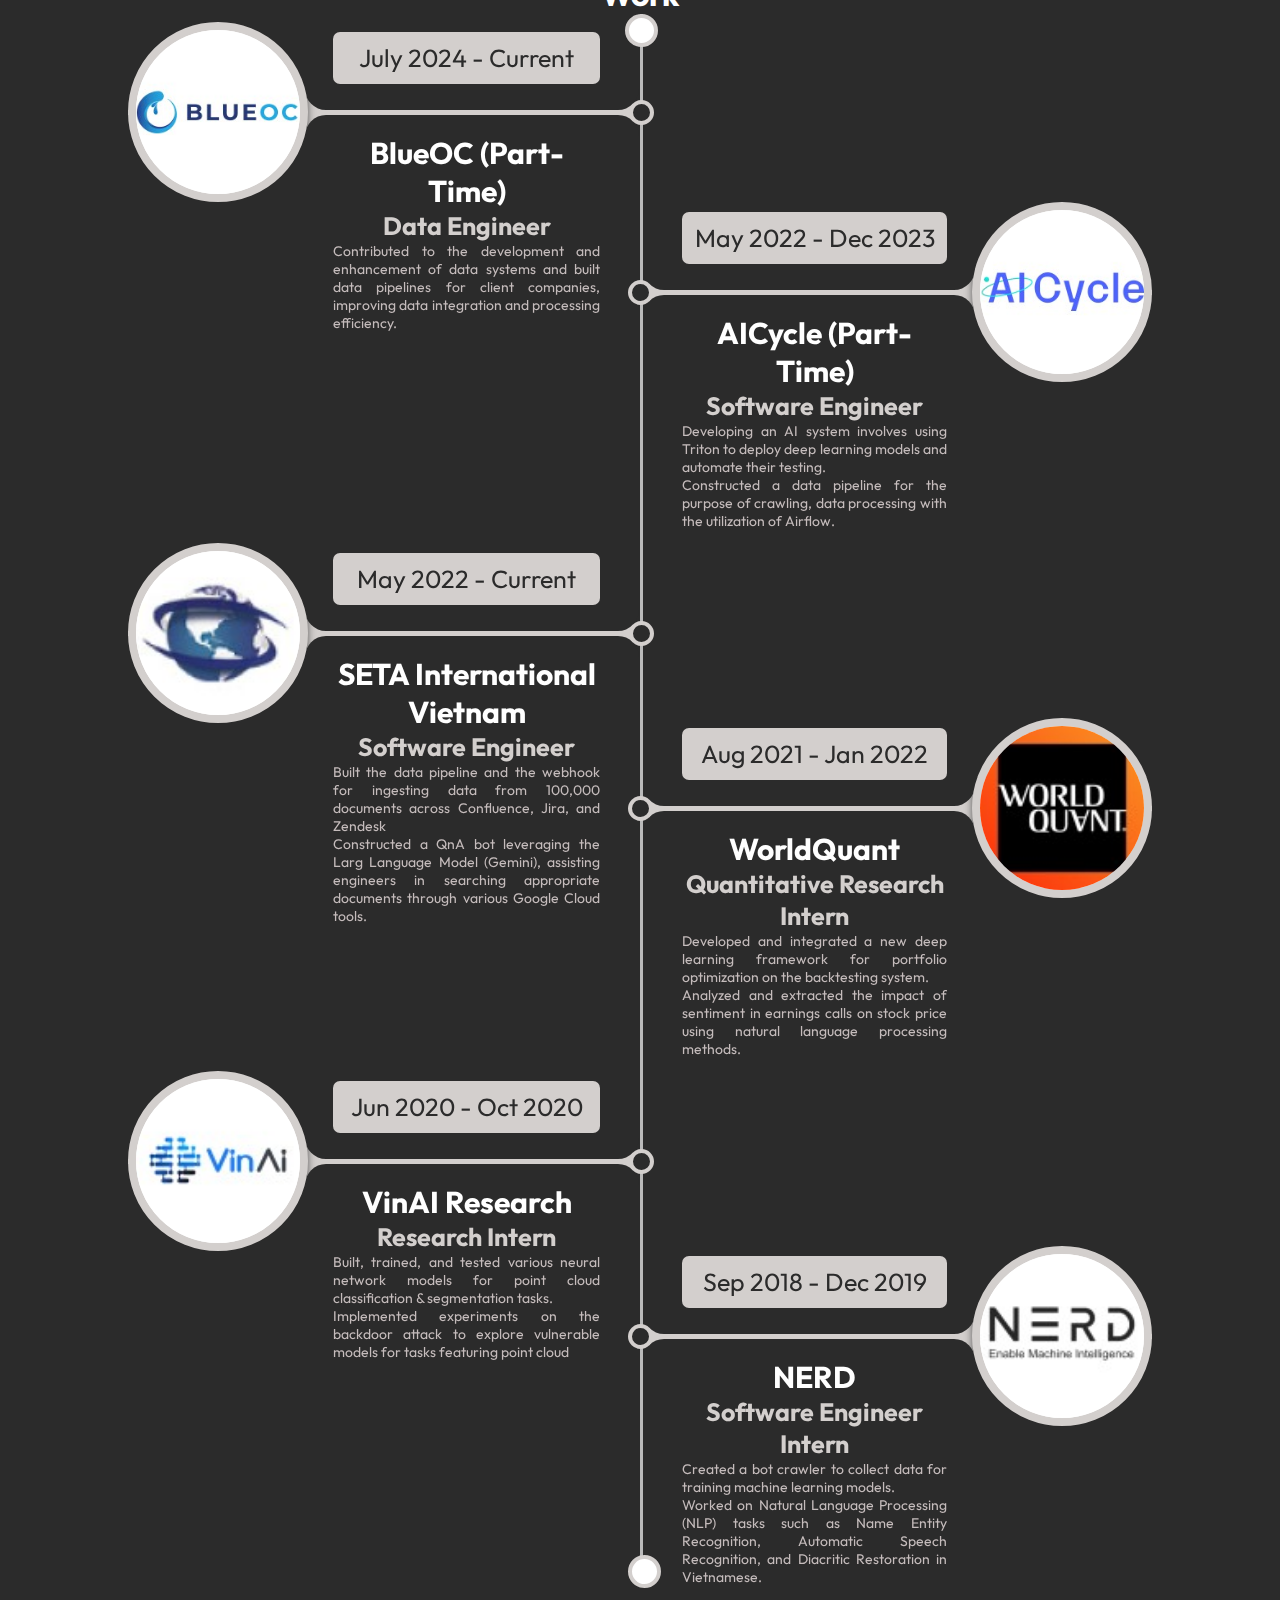
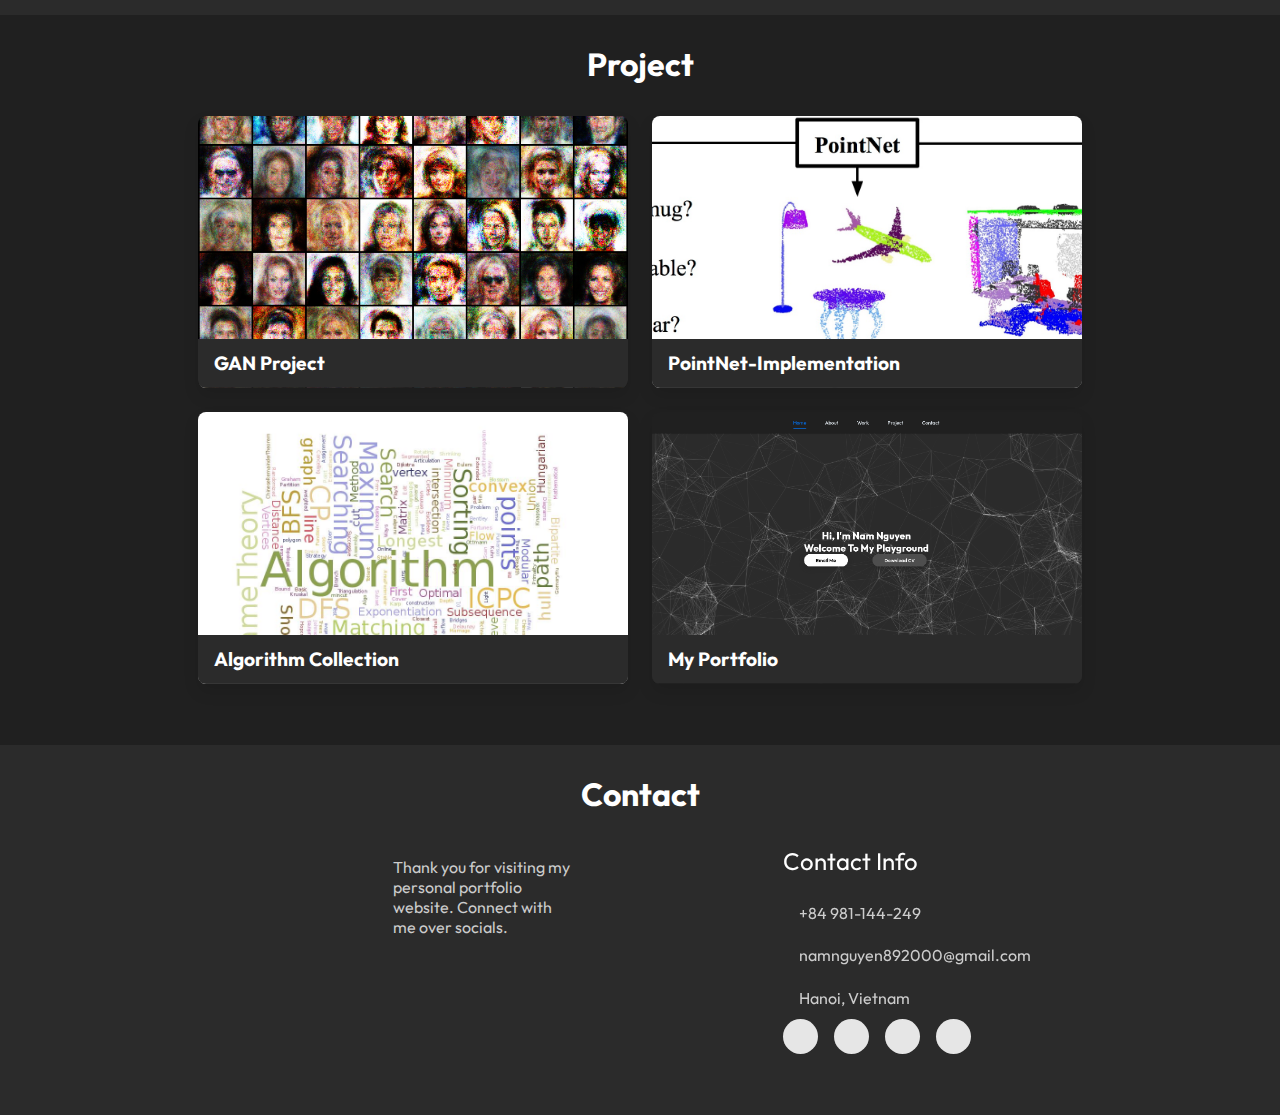
==== commit cabc8bdb: "update: fix typo error" ====
--- a/index.html
+++ b/index.html
@@ -182,7 +182,7 @@
                                     </span></div>
                                 <div class="content">
                                     <span class="year">May 2022 - Dec 2023</span>
-                                    <h2 class="company h2">AICycl (Part-time)</h2>
+                                    <h2 class="company h2">AICycle (Part-time)</h2>
                                     <h3 class="title h4">Software Engineer</h3>
                                     <p class="description">
                                         Developing an AI system involves using Triton to deploy deep learning models and automate their testing.<br>
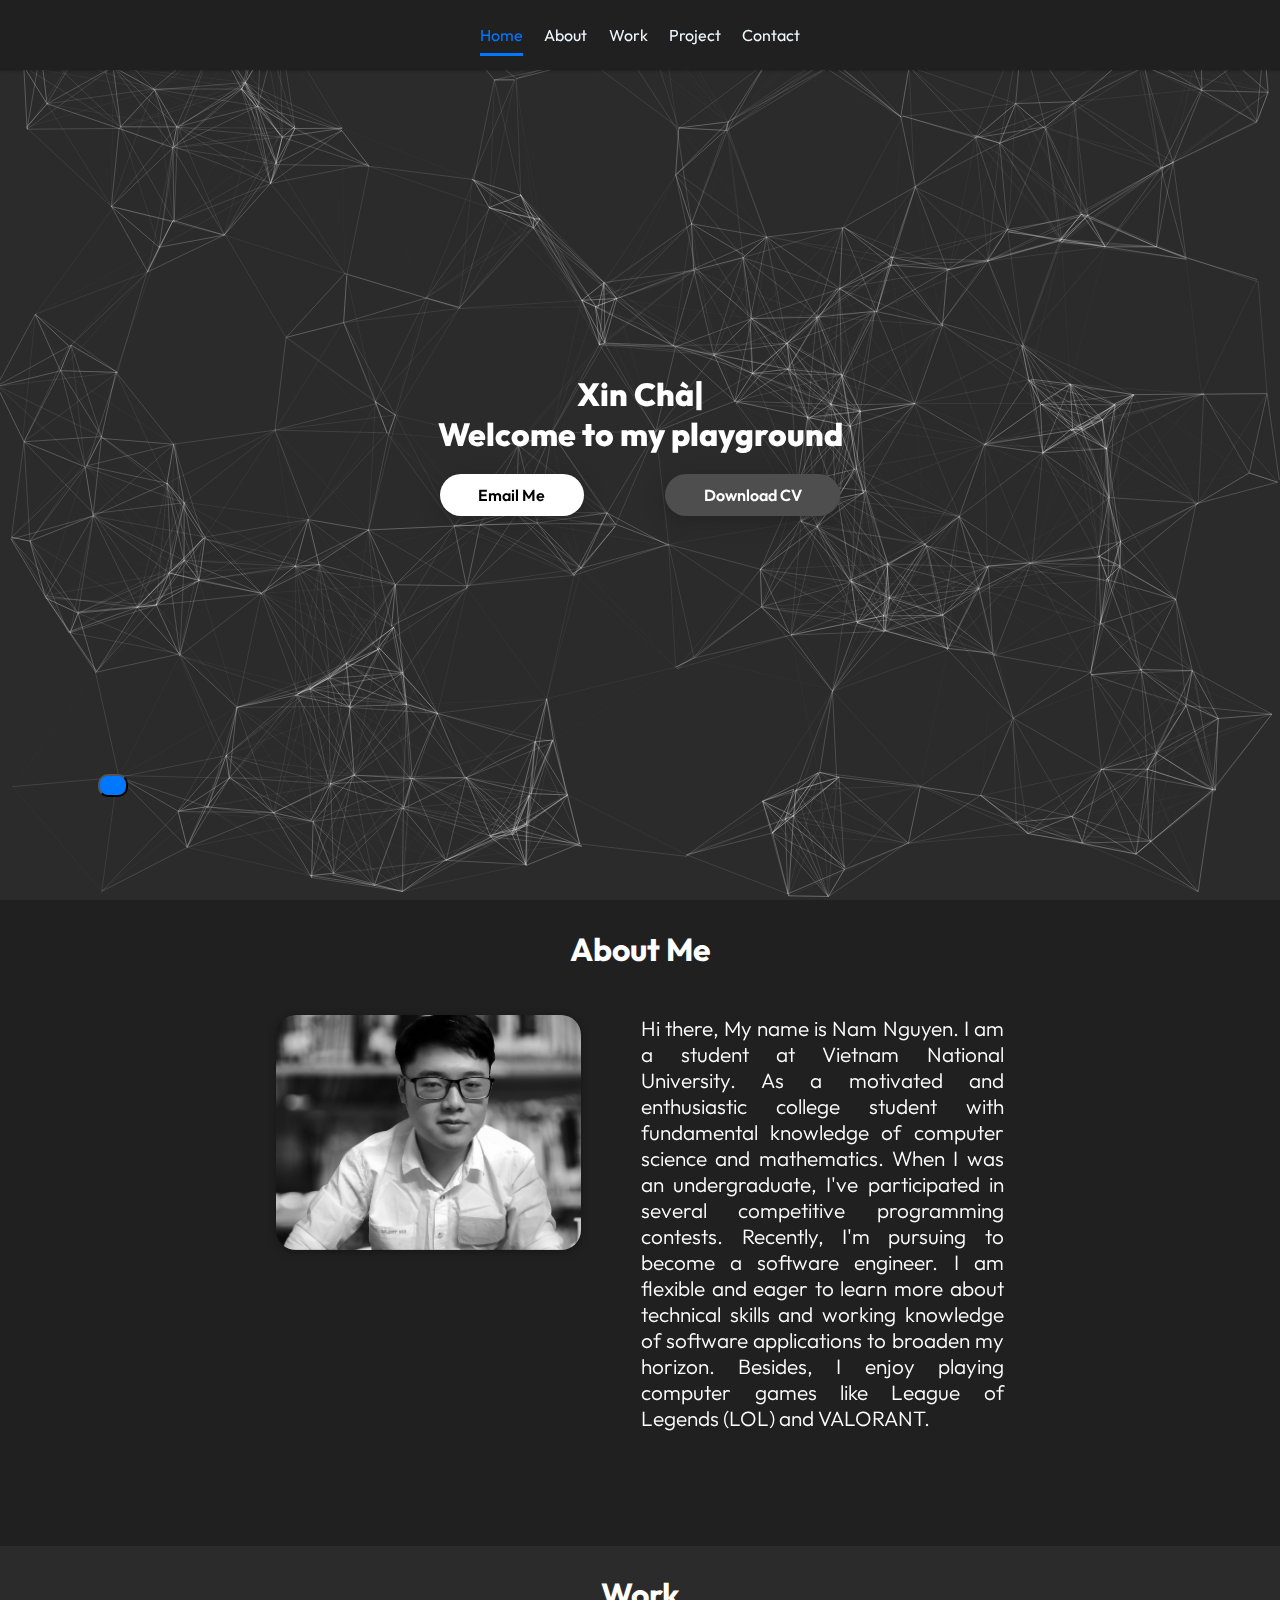
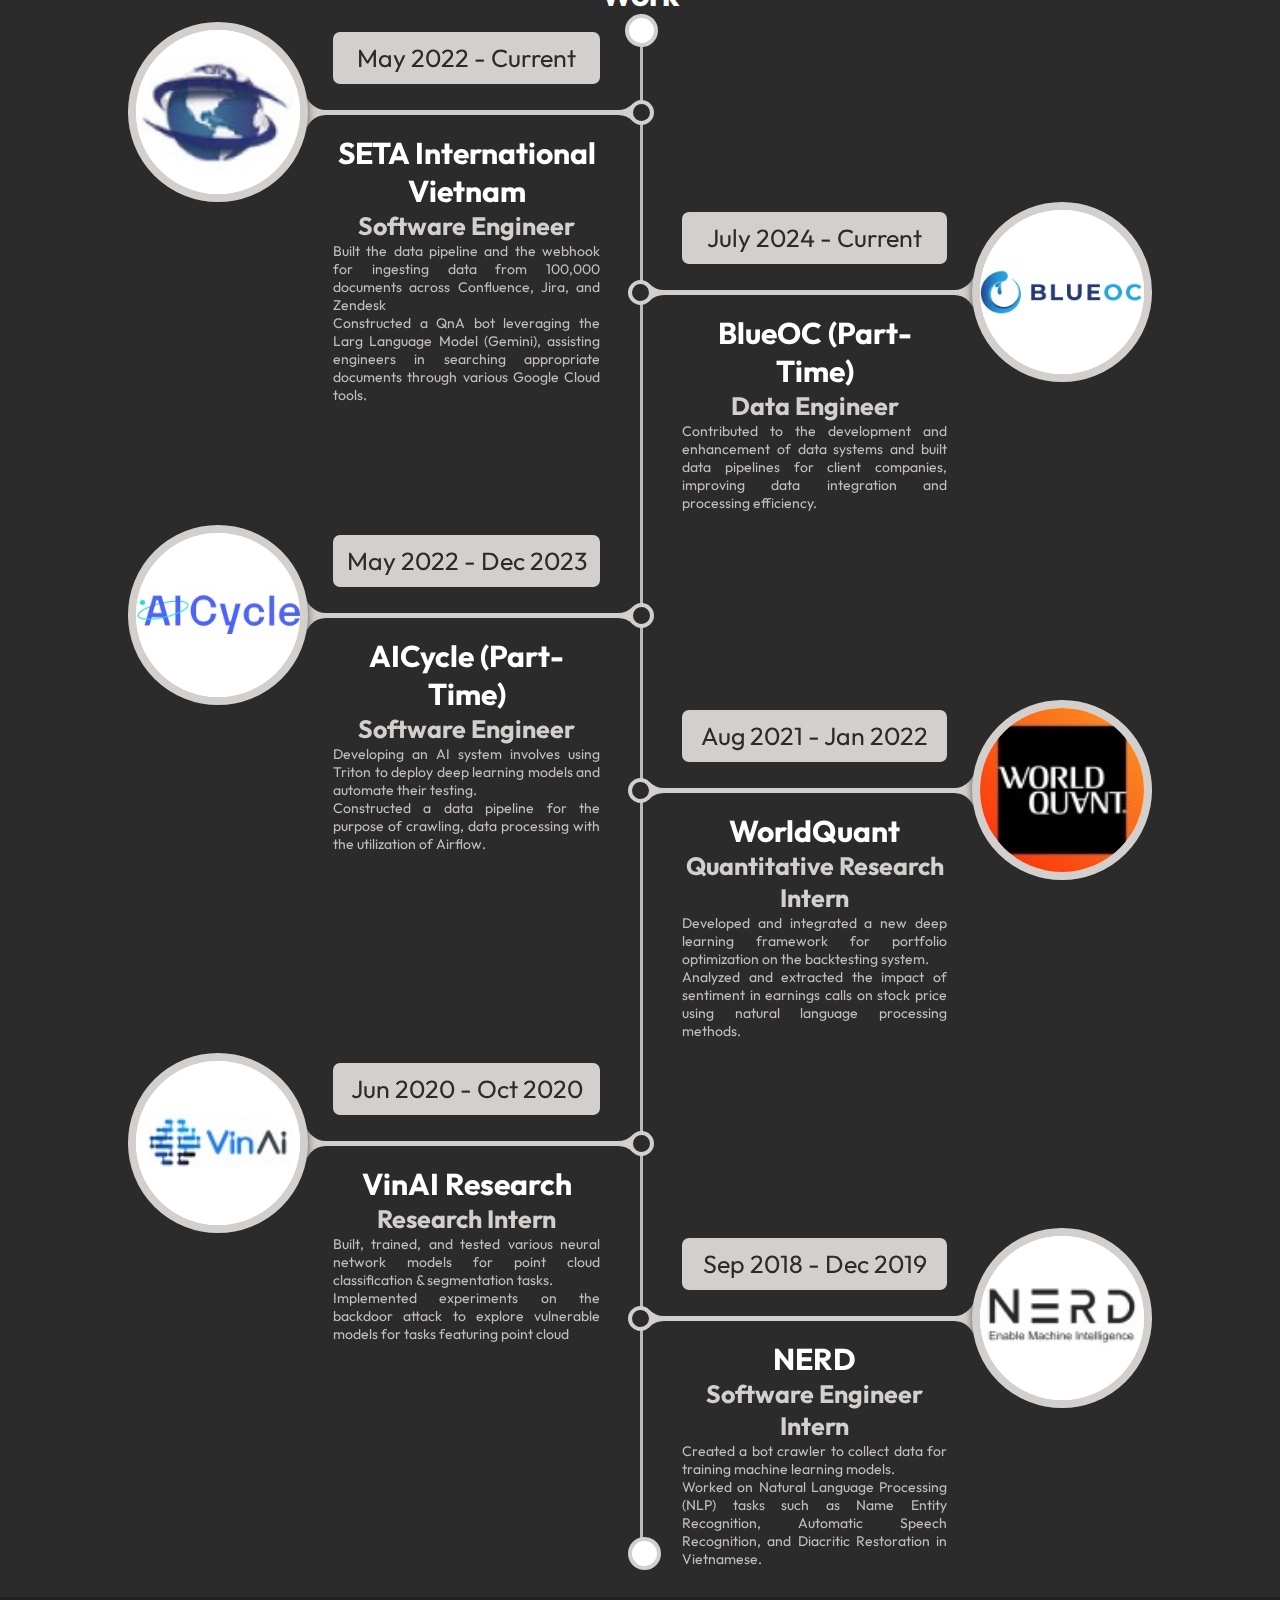
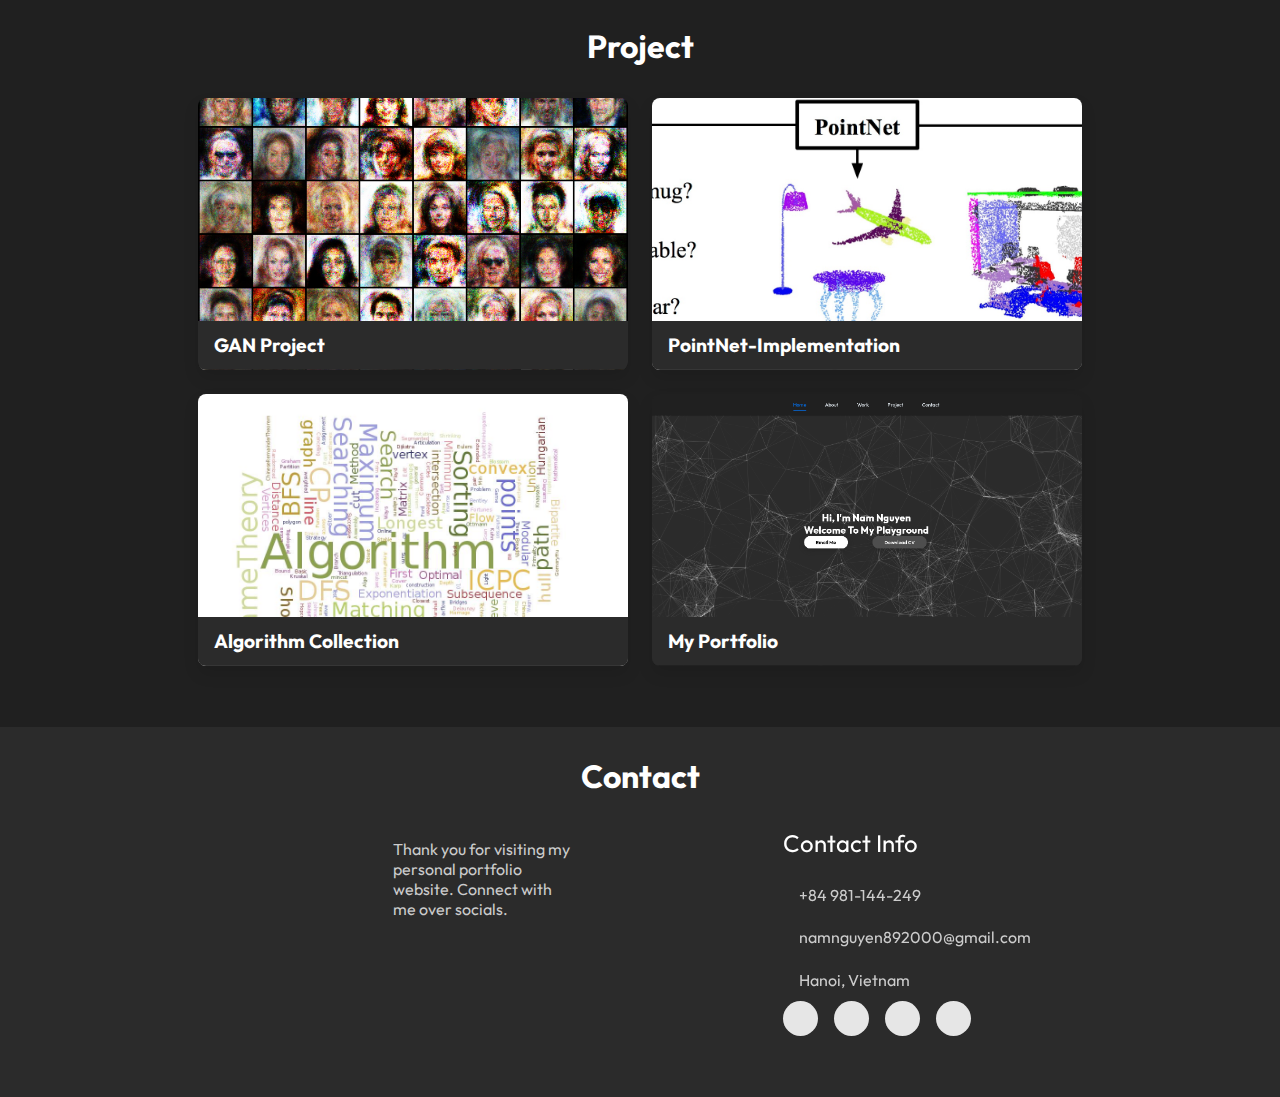
==== commit 44b597dd: "update timeline" ====
--- a/index.html
+++ b/index.html
@@ -143,6 +143,23 @@
                       <div class="timeline">
                         <div class="timeline-content">
                             <div class="circle"><span class="homebox">
+                                    <img src="assets/img/company_logo/seta.jpeg" class="img">
+                                </span></div>
+                            <div class="content">
+                                <span class="year">May 2022 - Current</span>
+                                <h2 class="company h2">SETA International Vietnam</h2>
+                                <h3 class="title h4">Software Engineer</h3>
+                                <p class="description">
+                                  Built the data pipeline and the webhook for ingesting data from 100,000 documents across Confluence, Jira, and Zendesk<br>
+                                  Constructed a QnA bot leveraging the Larg Language Model (Gemini), assisting engineers in searching appropriate documents through various Google Cloud tools.
+                                </p>
+                                <div class="icon"><span></span></div>
+                            </div>
+                        </div>
+                      </div>
+                      <div class="timeline">
+                        <div class="timeline-content">
+                            <div class="circle"><span class="homebox">
                                       <img src="assets/img/company_logo/blueoc.jpeg" class="img">
                                   </span></div>
                               <div class="content">
@@ -156,6 +173,7 @@
                             </div>
                           </div>
                       </div>
+                      
                       <!-- <div class="timeline">
                         <div class="timeline-content">
                             <div class="circle"><span class="homebox">
@@ -194,23 +212,6 @@
                         </div>
                         <div class="timeline">
                             <div class="timeline-content">
-                                <div class="circle"><span class="homebox">
-                                        <img src="assets/img/company_logo/seta.jpeg" class="img">
-                                    </span></div>
-                                <div class="content">
-                                    <span class="year">May 2022 - Current</span>
-                                    <h2 class="company h2">SETA International Vietnam</h2>
-                                    <h3 class="title h4">Software Engineer</h3>
-                                    <p class="description">
-                                      Built the data pipeline and the webhook for ingesting data from 100,000 documents across Confluence, Jira, and Zendesk<br>
-                                      Constructed a QnA bot leveraging the Larg Language Model (Gemini), assisting engineers in searching appropriate documents through various Google Cloud tools.
-                                    </p>
-                                    <div class="icon"><span></span></div>
-                                </div>
-                            </div>
-                        </div>
-                        <div class="timeline">
-                            <div class="timeline-content">
                                 <div class="circle"><span class="homebox"><img src="assets/img/company_logo/worldquant.jpeg"
                                             class="img" /></span></div>
                                 <div class="content">
